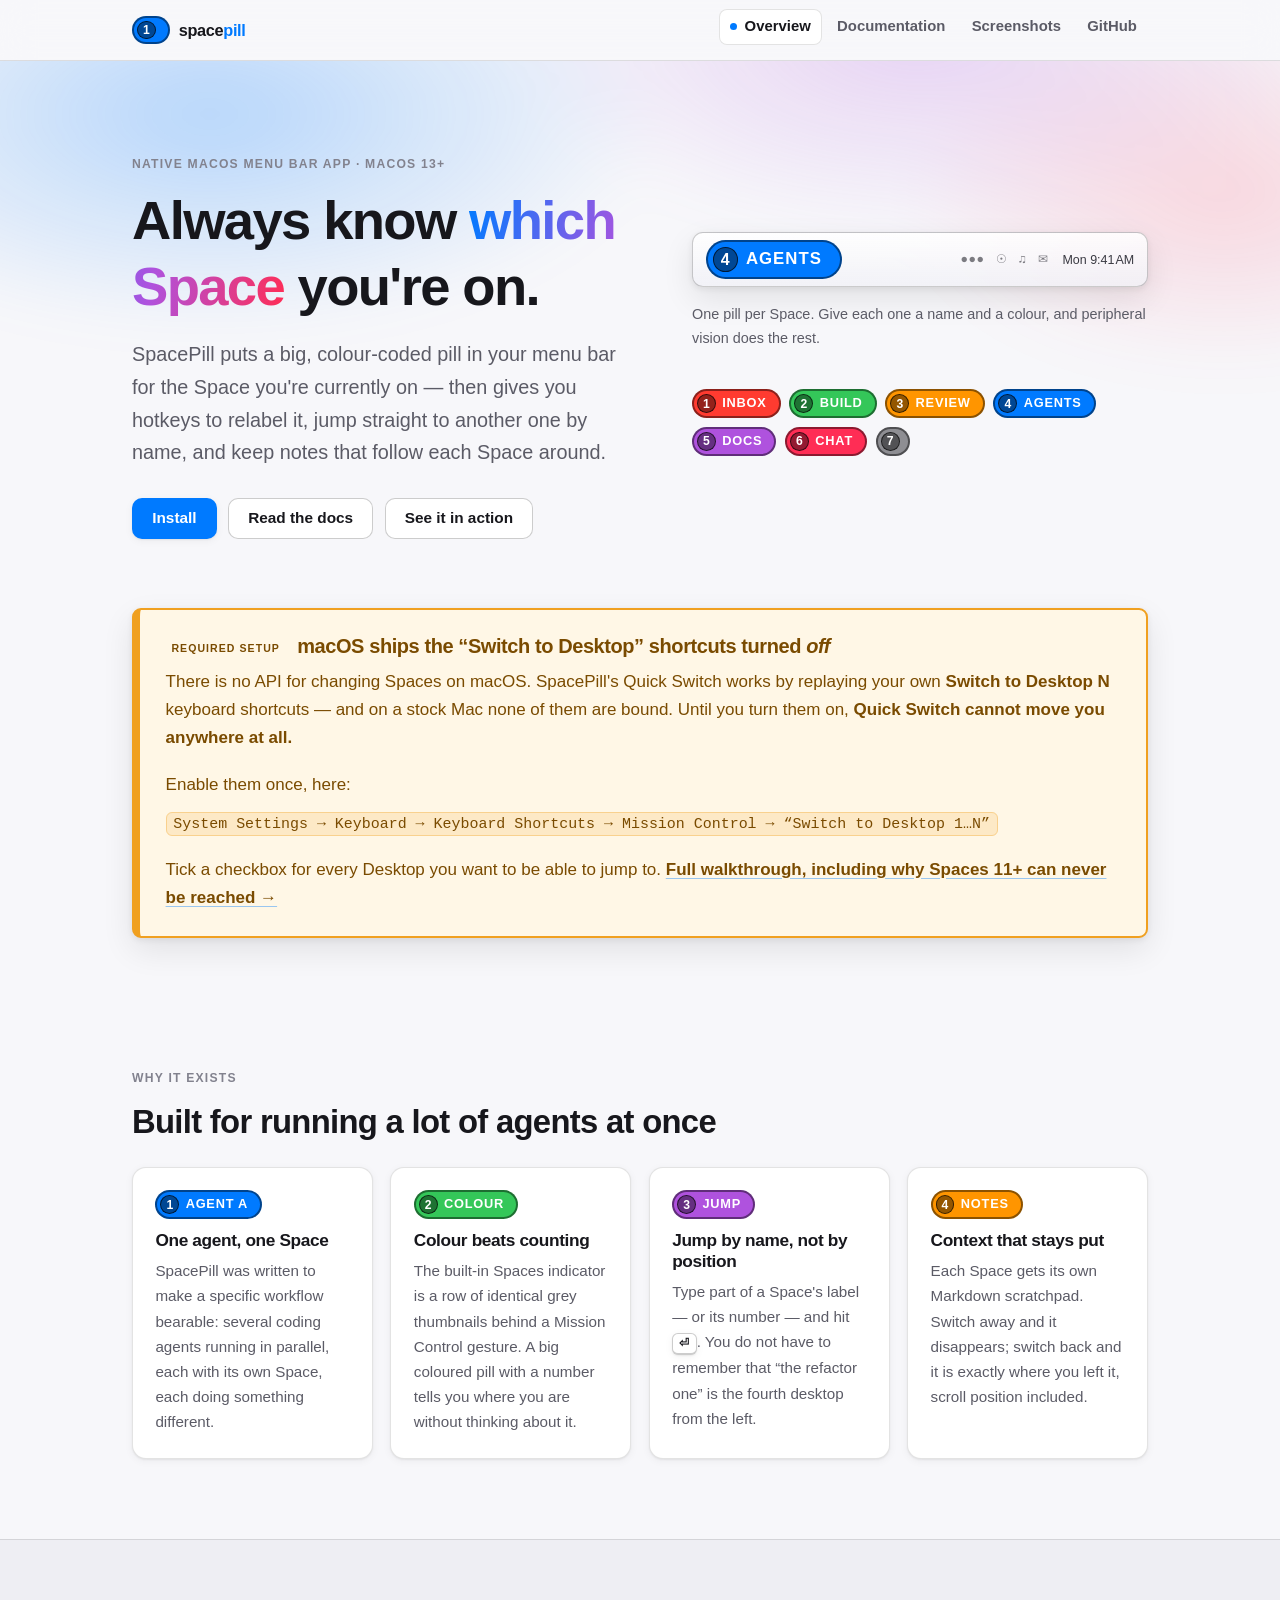
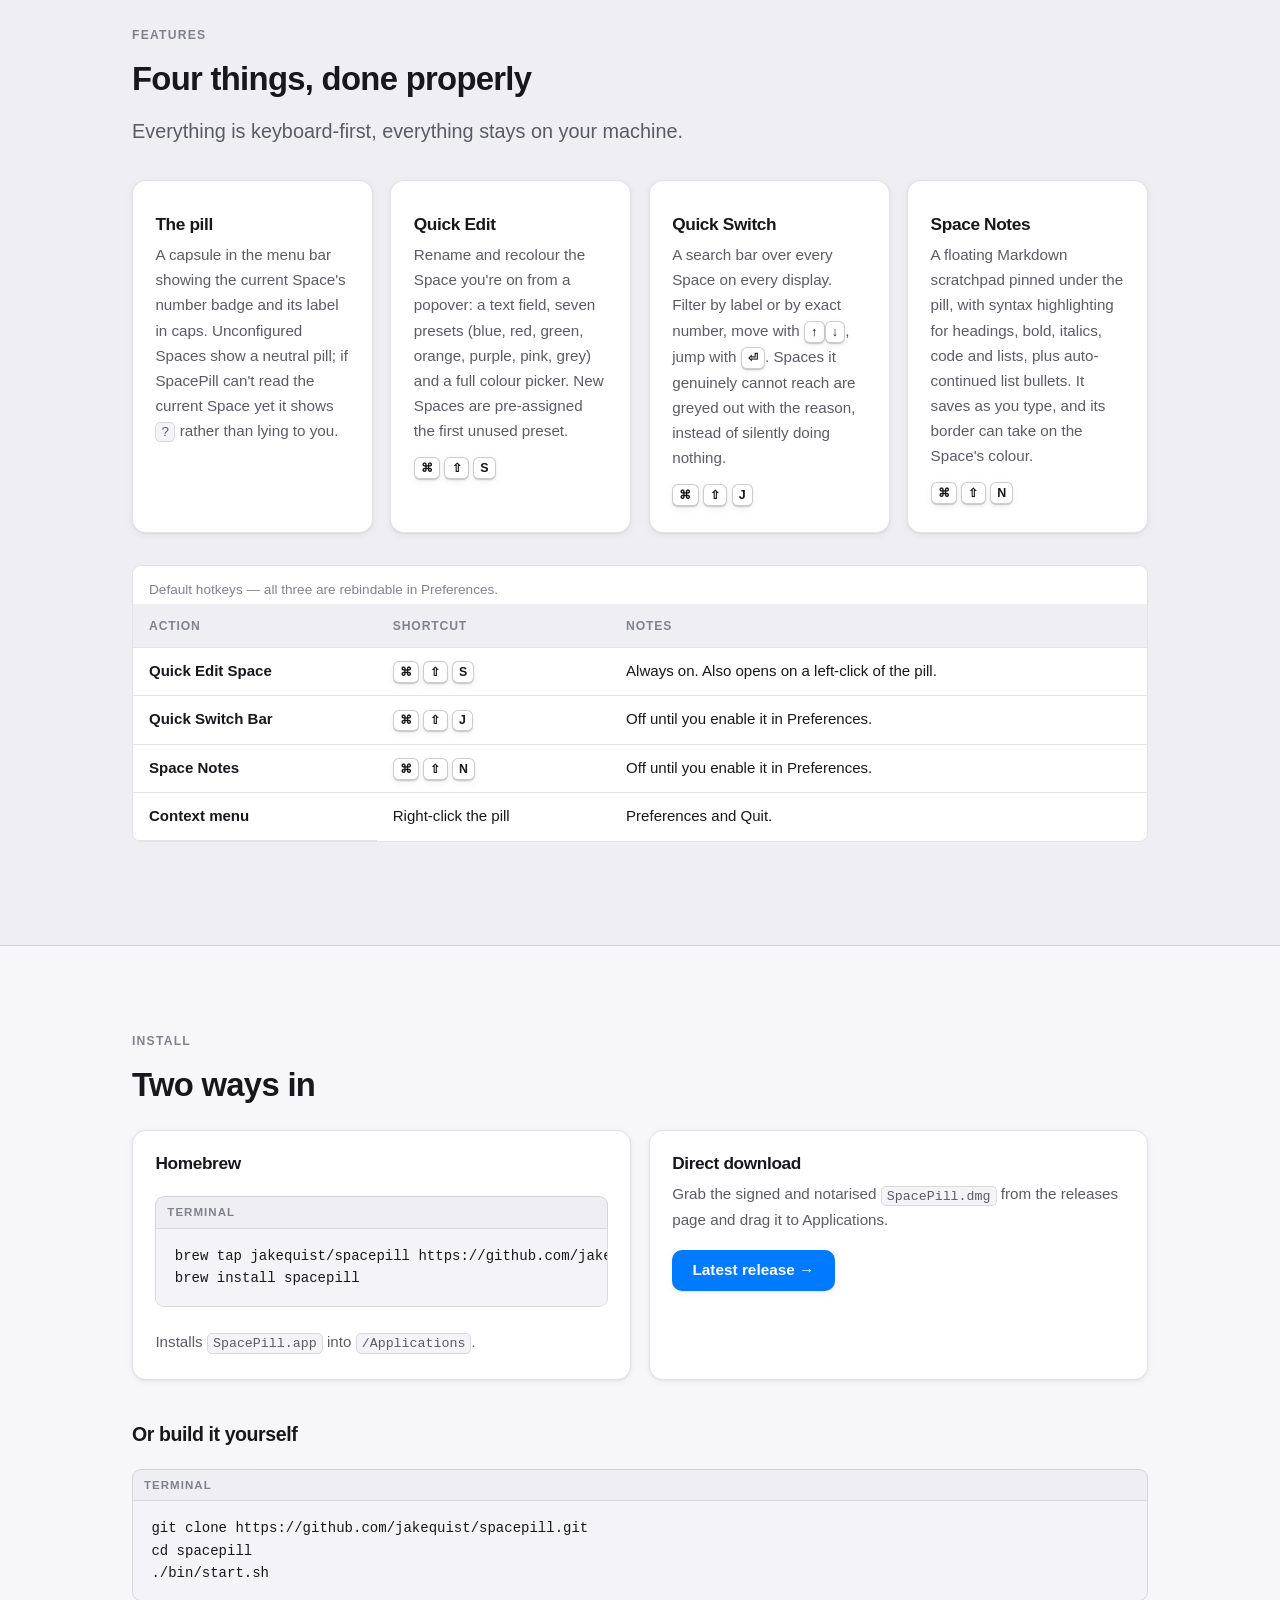
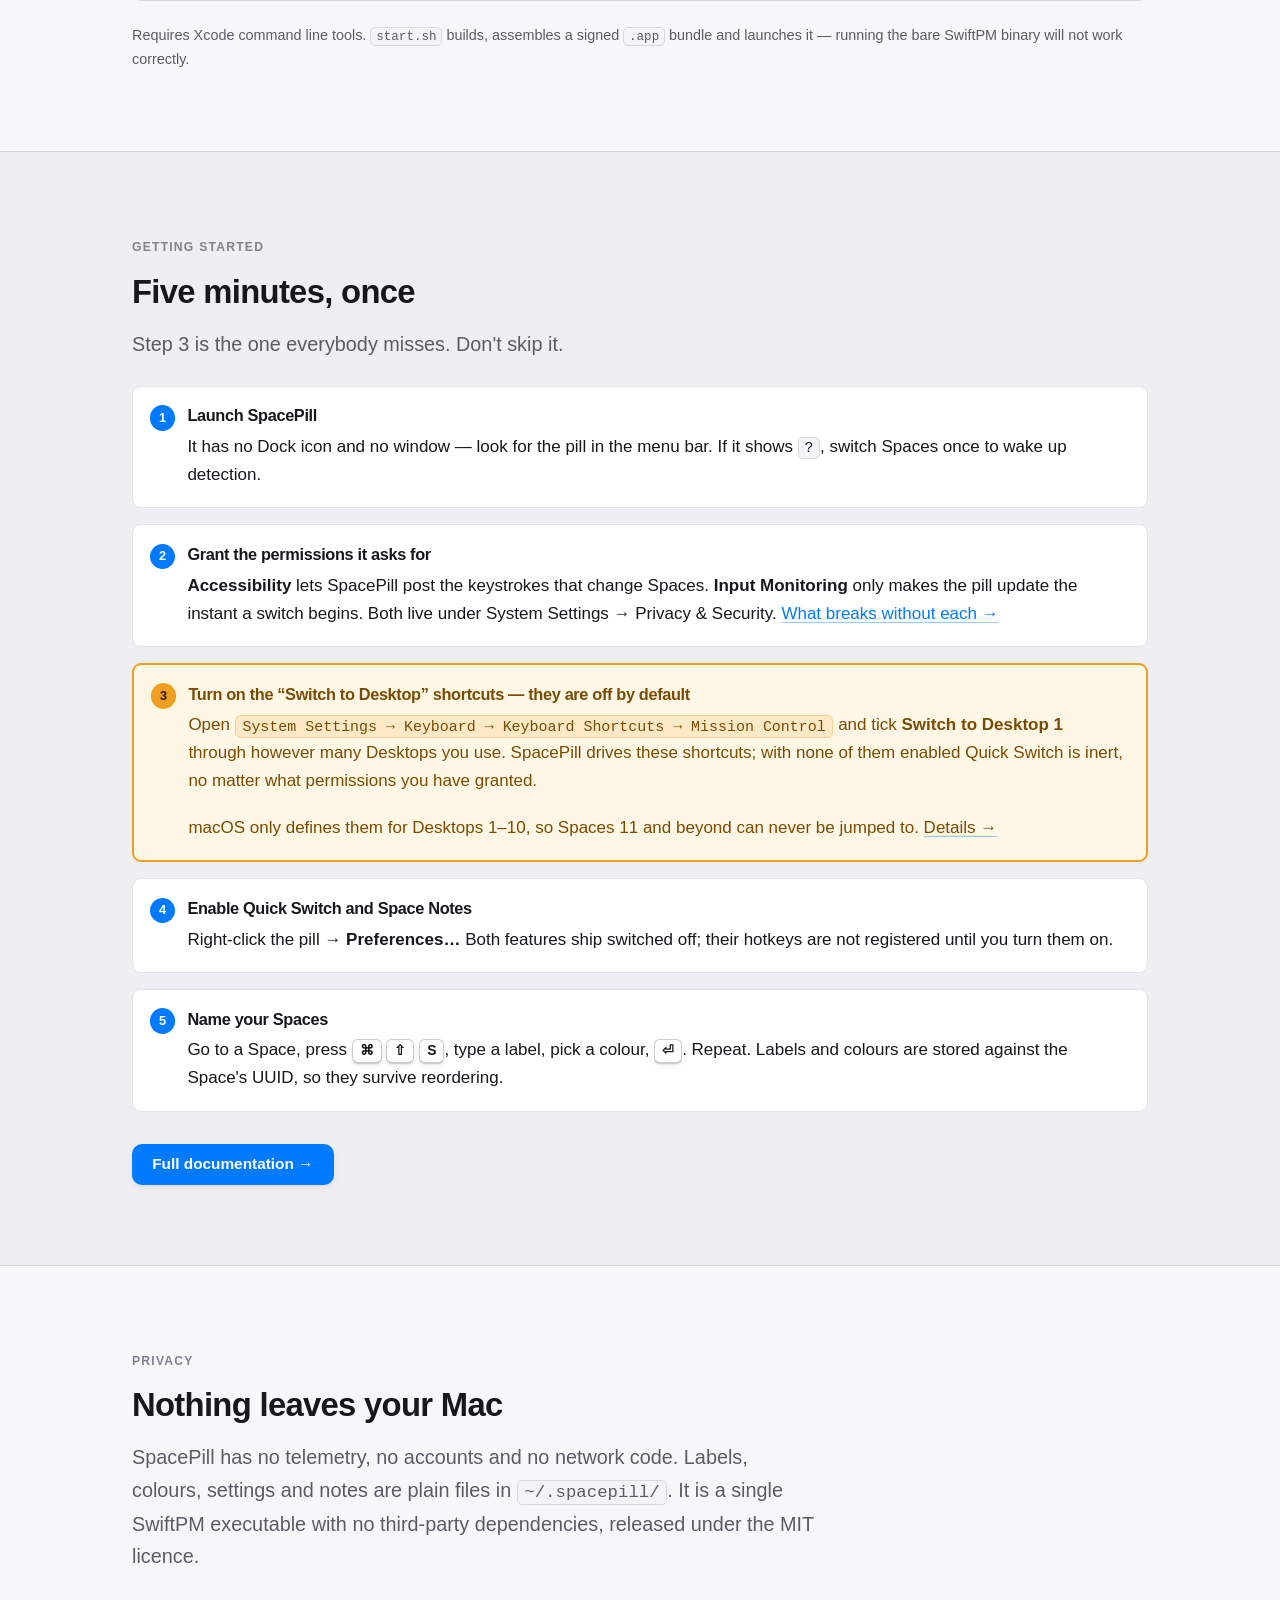
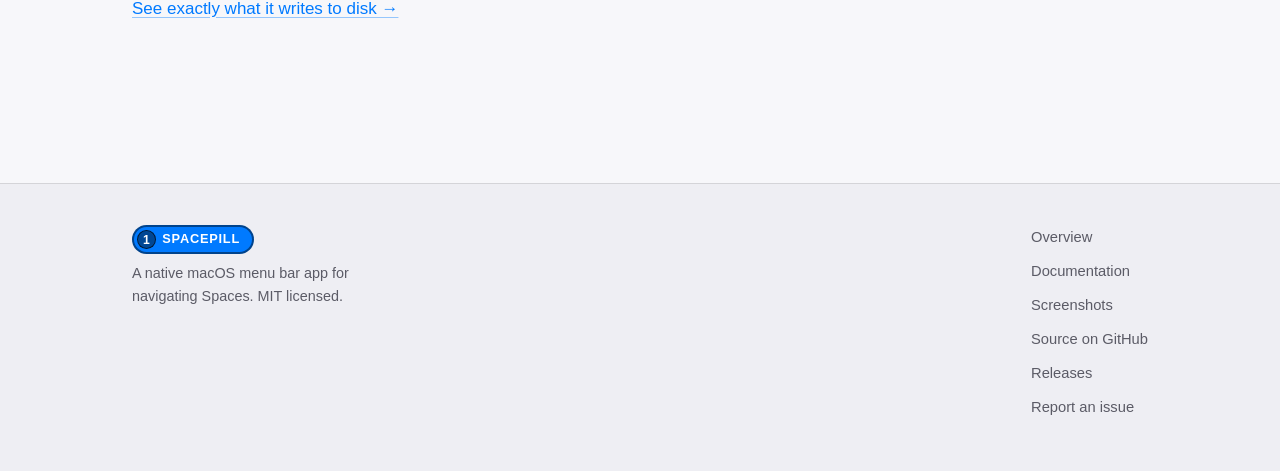
==== docs/index.html @ 975107d6 "Rewrite the README and add a documentation site Both now lead with the setup steps that decide wheth" ====
<!DOCTYPE html>
<html lang="en">
<head>
<meta charset="utf-8">
<meta name="viewport" content="width=device-width, initial-scale=1">
<title>SpacePill — see which macOS Space you're on</title>
<meta name="description" content="SpacePill is a native macOS menu bar app that shows your current Space as a colour-coded pill, and adds hotkeys to relabel, jump between, and take notes on Spaces.">
<meta name="color-scheme" content="light dark">
<link rel="icon" href="./assets/favicon.svg" type="image/svg+xml">
<link rel="stylesheet" href="./assets/spacepill.css">
</head>
<body>

<a class="skip-link" href="#main">Skip to content</a>

<header class="nav">
  <div class="wrap nav__inner">
    <a class="nav__brand" href="./index.html">
      <span class="pill" aria-hidden="true"><span class="pill__badge">1</span></span>
      <span>space<b class="nav__mark">pill</b></span>
    </a>
    <nav aria-label="Main">
      <ul class="nav__links">
        <li><a href="./index.html" aria-current="page">Overview</a></li>
        <li><a href="./docs.html">Documentation</a></li>
        <li><a href="./screenshots.html">Screenshots</a></li>
        <li><a href="https://github.com/jakequist/spacepill">GitHub</a></li>
      </ul>
    </nav>
  </div>
</header>

<main id="main">

  <!-- ============ HERO ============ -->
  <section class="hero">
    <div class="wrap hero__grid">
      <div>
        <p class="eyebrow">Native macOS menu bar app · macOS 13+</p>
        <h1>Always know <span class="grad">which Space</span> you're on.</h1>
        <p class="lede">
          SpacePill puts a big, colour-coded pill in your menu bar for the Space you're
          currently on — then gives you hotkeys to relabel it, jump straight to another
          one by name, and keep notes that follow each Space around.
        </p>
        <div class="hero__cta">
          <a class="btn btn--primary" href="#install">Install</a>
          <a class="btn btn--ghost" href="./docs.html">Read the docs</a>
          <a class="btn btn--ghost" href="./screenshots.html">See it in action</a>
        </div>
      </div>

      <div class="hero__stack">
        <div class="menubar" role="img" aria-label="A macOS menu bar with a blue SpacePill pill labelled AGENTS, badge number 4, at the left.">
          <span class="pill pill--lg" style="--pill-color: var(--sp-blue);">
            <span class="pill__badge">4</span> Agents
          </span>
          <span class="menubar__spacer"></span>
          <span class="menubar__glyphs" aria-hidden="true">
            <span>&#9679;&#9679;&#9679;</span><span>&#9737;</span><span>&#9835;</span><span>&#9993;</span>
          </span>
          <span class="menubar__clock">Mon 9:41&#8239;AM</span>
        </div>

        <p class="small muted" style="margin:0;">
          One pill per Space. Give each one a name and a colour, and peripheral
          vision does the rest.
        </p>

        <div class="pill-stack" aria-hidden="true">
          <span class="pill" style="--pill-color: var(--sp-red);"><span class="pill__badge">1</span> Inbox</span>
          <span class="pill" style="--pill-color: var(--sp-green);"><span class="pill__badge">2</span> Build</span>
          <span class="pill" style="--pill-color: var(--sp-orange);"><span class="pill__badge">3</span> Review</span>
          <span class="pill" style="--pill-color: var(--sp-blue);"><span class="pill__badge">4</span> Agents</span>
          <span class="pill" style="--pill-color: var(--sp-purple);"><span class="pill__badge">5</span> Docs</span>
          <span class="pill" style="--pill-color: var(--sp-pink);"><span class="pill__badge">6</span> Chat</span>
          <span class="pill pill--empty" style="--pill-color: var(--sp-gray);"><span class="pill__badge">7</span></span>
        </div>
      </div>
    </div>
  </section>

  <!-- ============ THE BIG SETUP WARNING ============ -->
  <section class="wrap" style="padding-bottom: clamp(.5rem,2vw,1rem);">
    <div class="callout callout--critical">
      <h2 class="callout__title" style="font-size:1.25rem;">
        <span class="tag">Required setup</span>
        macOS ships the &ldquo;Switch to Desktop&rdquo; shortcuts turned <em>off</em>
      </h2>
      <p>
        There is no API for changing Spaces on macOS. SpacePill's Quick Switch works by
        replaying your own <strong>Switch to Desktop&nbsp;N</strong> keyboard shortcuts —
        and on a stock Mac none of them are bound. Until you turn them on,
        <strong>Quick Switch cannot move you anywhere at all.</strong>
      </p>
      <p style="margin-bottom:.6em;">Enable them once, here:</p>
      <p>
        <span class="path">System&nbsp;Settings &rarr; Keyboard &rarr; Keyboard&nbsp;Shortcuts &rarr; Mission&nbsp;Control &rarr; &ldquo;Switch to Desktop&nbsp;1&hellip;N&rdquo;</span>
      </p>
      <p style="margin-bottom:0;">
        Tick a checkbox for every Desktop you want to be able to jump to.
        <a href="./docs.html#required-setup">Full walkthrough, including why Spaces&nbsp;11+ can never be reached &rarr;</a>
      </p>
    </div>
  </section>

  <!-- ============ WHY ============ -->
  <section class="section">
    <div class="wrap">
      <p class="eyebrow">Why it exists</p>
      <h2>Built for running a lot of agents at once</h2>
      <div class="cards" style="margin-top:1.6rem; grid-template-columns: repeat(auto-fit, minmax(230px, 1fr));">
        <div class="card">
          <span class="pill" style="--pill-color: var(--sp-blue);" aria-hidden="true"><span class="pill__badge">1</span> Agent A</span>
          <h3>One agent, one Space</h3>
          <p>
            SpacePill was written to make a specific workflow bearable: several coding
            agents running in parallel, each with its own Space, each doing something
            different.
          </p>
        </div>
        <div class="card">
          <span class="pill" style="--pill-color: var(--sp-green);" aria-hidden="true"><span class="pill__badge">2</span> Colour</span>
          <h3>Colour beats counting</h3>
          <p>
            The built-in Spaces indicator is a row of identical grey thumbnails behind a
            Mission Control gesture. A big coloured pill with a number tells you where you
            are without thinking about it.
          </p>
        </div>
        <div class="card">
          <span class="pill" style="--pill-color: var(--sp-purple);" aria-hidden="true"><span class="pill__badge">3</span> Jump</span>
          <h3>Jump by name, not by position</h3>
          <p>
            Type part of a Space's label &mdash; or its number &mdash; and hit
            <kbd>&#9166;</kbd>. You do not have to remember that &ldquo;the refactor
            one&rdquo; is the fourth desktop from the left.
          </p>
        </div>
        <div class="card">
          <span class="pill" style="--pill-color: var(--sp-orange);" aria-hidden="true"><span class="pill__badge">4</span> Notes</span>
          <h3>Context that stays put</h3>
          <p>
            Each Space gets its own Markdown scratchpad. Switch away and it disappears;
            switch back and it is exactly where you left it, scroll position included.
          </p>
        </div>
      </div>
    </div>
  </section>

  <!-- ============ FEATURES ============ -->
  <section class="section section--tint">
    <div class="wrap">
      <p class="eyebrow">Features</p>
      <h2>Four things, done properly</h2>
      <p class="lede">Everything is keyboard-first, everything stays on your machine.</p>

      <div class="cards" style="margin-top:2rem; grid-template-columns: repeat(auto-fit, minmax(230px, 1fr));">
        <div class="card">
          <h3>The pill</h3>
          <p>
            A capsule in the menu bar showing the current Space's number badge and its
            label in caps. Unconfigured Spaces show a neutral pill; if SpacePill can't
            read the current Space yet it shows <code>?</code> rather than lying to you.
          </p>
        </div>
        <div class="card">
          <h3>Quick Edit</h3>
          <p>
            Rename and recolour the Space you're on from a popover: a text field, seven
            presets (blue, red, green, orange, purple, pink, grey) and a full colour
            picker. New Spaces are pre-assigned the first unused preset.
          </p>
          <p class="card__key"><kbd>&#8984;</kbd> <kbd>&#8679;</kbd> <kbd>S</kbd></p>
        </div>
        <div class="card">
          <h3>Quick Switch</h3>
          <p>
            A search bar over every Space on every display. Filter by label or by exact
            number, move with <kbd>&#8593;</kbd><kbd>&#8595;</kbd>, jump with
            <kbd>&#9166;</kbd>. Spaces it genuinely cannot reach are greyed out with the
            reason, instead of silently doing nothing.
          </p>
          <p class="card__key"><kbd>&#8984;</kbd> <kbd>&#8679;</kbd> <kbd>J</kbd></p>
        </div>
        <div class="card">
          <h3>Space Notes</h3>
          <p>
            A floating Markdown scratchpad pinned under the pill, with syntax highlighting
            for headings, bold, italics, code and lists, plus auto-continued list bullets.
            It saves as you type, and its border can take on the Space's colour.
          </p>
          <p class="card__key"><kbd>&#8984;</kbd> <kbd>&#8679;</kbd> <kbd>N</kbd></p>
        </div>
      </div>

      <div class="table-wrap" style="margin-top:2rem;">
        <table>
          <caption>Default hotkeys — all three are rebindable in Preferences.</caption>
          <thead>
            <tr><th scope="col">Action</th><th scope="col">Shortcut</th><th scope="col">Notes</th></tr>
          </thead>
          <tbody>
            <tr>
              <th scope="row">Quick Edit Space</th>
              <td><kbd>&#8984;</kbd> <kbd>&#8679;</kbd> <kbd>S</kbd></td>
              <td>Always on. Also opens on a left-click of the pill.</td>
            </tr>
            <tr>
              <th scope="row">Quick Switch Bar</th>
              <td><kbd>&#8984;</kbd> <kbd>&#8679;</kbd> <kbd>J</kbd></td>
              <td>Off until you enable it in Preferences.</td>
            </tr>
            <tr>
              <th scope="row">Space Notes</th>
              <td><kbd>&#8984;</kbd> <kbd>&#8679;</kbd> <kbd>N</kbd></td>
              <td>Off until you enable it in Preferences.</td>
            </tr>
            <tr>
              <th scope="row">Context menu</th>
              <td>Right-click the pill</td>
              <td>Preferences and Quit.</td>
            </tr>
          </tbody>
        </table>
      </div>
    </div>
  </section>

  <!-- ============ INSTALL ============ -->
  <section class="section" id="install">
    <div class="wrap">
      <p class="eyebrow">Install</p>
      <h2>Two ways in</h2>

      <div class="cards" style="grid-template-columns: repeat(auto-fit, minmax(320px, 1fr)); margin-top:1.6rem;">
        <div class="card">
          <h3 style="margin-top:0;">Homebrew</h3>
          <div class="codeblock">
            <div class="codeblock__label">Terminal</div>
<pre><code>brew tap jakequist/spacepill https://github.com/jakequist/spacepill
brew install spacepill</code></pre>
          </div>
          <p>Installs <code>SpacePill.app</code> into <code>/Applications</code>.</p>
        </div>

        <div class="card">
          <h3 style="margin-top:0;">Direct download</h3>
          <p>
            Grab the signed and notarised <code>SpacePill.dmg</code> from the releases
            page and drag it to Applications.
          </p>
          <p style="margin-top:1.1rem;">
            <a class="btn btn--primary" href="https://github.com/jakequist/spacepill/releases">Latest release &rarr;</a>
          </p>
        </div>
      </div>

      <h3>Or build it yourself</h3>
      <div class="codeblock">
        <div class="codeblock__label">Terminal</div>
<pre><code>git clone https://github.com/jakequist/spacepill.git
cd spacepill
./bin/start.sh</code></pre>
      </div>
      <p class="small muted">
        Requires Xcode command line tools. <code>start.sh</code> builds, assembles a
        signed <code>.app</code> bundle and launches it — running the bare SwiftPM
        binary will not work correctly.
      </p>
    </div>
  </section>

  <!-- ============ GETTING STARTED ============ -->
  <section class="section section--tint">
    <div class="wrap">
      <p class="eyebrow">Getting started</p>
      <h2>Five minutes, once</h2>
      <p class="lede">Step&nbsp;3 is the one everybody misses. Don't skip it.</p>

      <ol class="steps">
        <li>
          <h3>Launch SpacePill</h3>
          <p>
            It has no Dock icon and no window — look for the pill in the menu bar. If it
            shows <code>?</code>, switch Spaces once to wake up detection.
          </p>
        </li>
        <li>
          <h3>Grant the permissions it asks for</h3>
          <p>
            <strong>Accessibility</strong> lets SpacePill post the keystrokes that change
            Spaces. <strong>Input Monitoring</strong> only makes the pill update the
            instant a switch begins. Both live under System&nbsp;Settings &rarr;
            Privacy&nbsp;&amp;&nbsp;Security.
            <a href="./docs.html#permissions">What breaks without each &rarr;</a>
          </p>
        </li>
        <li class="step--alert">
          <h3>Turn on the &ldquo;Switch to Desktop&rdquo; shortcuts &mdash; they are off by default</h3>
          <p>
            Open <span class="path">System&nbsp;Settings &rarr; Keyboard &rarr; Keyboard&nbsp;Shortcuts &rarr; Mission&nbsp;Control</span>
            and tick <strong>Switch to Desktop&nbsp;1</strong> through however many
            Desktops you use. SpacePill drives these shortcuts; with none of them enabled
            Quick Switch is inert, no matter what permissions you have granted.
          </p>
          <p style="margin-bottom:0;">
            macOS only defines them for Desktops&nbsp;1&ndash;10, so Spaces&nbsp;11 and
            beyond can never be jumped to.
            <a href="./docs.html#required-setup">Details &rarr;</a>
          </p>
        </li>
        <li>
          <h3>Enable Quick Switch and Space Notes</h3>
          <p>
            Right-click the pill &rarr; <strong>Preferences&hellip;</strong> Both features
            ship switched off; their hotkeys are not registered until you turn them on.
          </p>
        </li>
        <li>
          <h3>Name your Spaces</h3>
          <p>
            Go to a Space, press <kbd>&#8984;</kbd> <kbd>&#8679;</kbd> <kbd>S</kbd>, type
            a label, pick a colour, <kbd>&#9166;</kbd>. Repeat. Labels and colours are
            stored against the Space's UUID, so they survive reordering.
          </p>
        </li>
      </ol>

      <p style="margin-top:2rem;">
        <a class="btn btn--primary" href="./docs.html">Full documentation &rarr;</a>
      </p>
    </div>
  </section>

  <!-- ============ PRIVACY ============ -->
  <section class="section">
    <div class="wrap">
      <p class="eyebrow">Privacy</p>
      <h2>Nothing leaves your Mac</h2>
      <p class="lede">
        SpacePill has no telemetry, no accounts and no network code. Labels, colours,
        settings and notes are plain files in <code>~/.spacepill/</code>. It is a single
        SwiftPM executable with no third-party dependencies, released under the MIT
        licence.
      </p>
      <p>
        <a href="./docs.html#settings-file">See exactly what it writes to disk &rarr;</a>
      </p>
    </div>
  </section>

</main>

<footer class="footer">
  <div class="wrap footer__inner">
    <div class="footer__brand">
      <p style="margin-bottom:.5em;">
        <span class="pill" aria-hidden="true"><span class="pill__badge">1</span> SpacePill</span>
      </p>
      <p class="small">
        A native macOS menu bar app for navigating Spaces. MIT licensed.
      </p>
    </div>
    <nav aria-label="Footer">
      <ul class="stack-sm">
        <li><a href="./index.html">Overview</a></li>
        <li><a href="./docs.html">Documentation</a></li>
        <li><a href="./screenshots.html">Screenshots</a></li>
        <li><a href="https://github.com/jakequist/spacepill">Source on GitHub</a></li>
        <li><a href="https://github.com/jakequist/spacepill/releases">Releases</a></li>
        <li><a href="https://github.com/jakequist/spacepill/issues">Report an issue</a></li>
      </ul>
    </nav>
  </div>
</footer>

</body>
</html>
---- docs/assets/spacepill.css ----
/* ============================================================
   SpacePill — site styles
   Self-contained: no external fonts, no CDN, no JS.
   ============================================================ */

/* ---------- Design tokens ---------- */

:root {
    color-scheme: light dark;

    /* Space colours — these are the exact presets SpacePill offers. */
    --sp-blue:   #007AFF;
    --sp-red:    #FF3B30;
    --sp-green:  #34C759;
    --sp-orange: #FF9500;
    --sp-purple: #AF52DE;
    --sp-pink:   #FF2D55;
    --sp-gray:   #8E8E93;

    --accent: var(--sp-blue);
    --accent-2: var(--sp-purple);

    --bg:          #f7f7fa;
    --bg-elev:     #ffffff;
    --bg-sunken:   #eeeef3;
    --bg-code:     #f4f4f8;
    --text:        #17171c;
    --text-muted:  #5b5b66;
    --text-faint:  #82828e;
    --border:      rgba(0, 0, 0, 0.11);
    --border-firm: rgba(0, 0, 0, 0.20);
    --shadow-sm:   0 1px 2px rgba(0,0,0,.06), 0 2px 8px rgba(0,0,0,.05);
    --shadow-md:   0 2px 6px rgba(0,0,0,.07), 0 12px 32px rgba(0,0,0,.09);

    --warn-bg:     #fff7e6;
    --warn-border: #f0a020;
    --warn-text:   #7a4b00;

    --note-bg:     #eef5ff;
    --note-border: #6ba4f5;
    --note-text:   #123c78;

    --radius: 14px;
    --radius-sm: 9px;
    --maxw: 1080px;

    --font: -apple-system, BlinkMacSystemFont, "SF Pro Text", "Segoe UI",
            Roboto, "Helvetica Neue", Arial, sans-serif;
    --mono: ui-monospace, SFMono-Regular, "SF Mono", Menlo, Monaco,
            "Cascadia Mono", "Roboto Mono", Consolas, monospace;
}

@media (prefers-color-scheme: dark) {
    :root {
        --bg:          #0c0c11;
        --bg-elev:     #16161d;
        --bg-sunken:   #101017;
        --bg-code:     #101018;
        --text:        #f1f1f6;
        --text-muted:  #a6a6b2;
        --text-faint:  #7c7c8a;
        --border:      rgba(255, 255, 255, 0.11);
        --border-firm: rgba(255, 255, 255, 0.22);
        --shadow-sm:   0 1px 2px rgba(0,0,0,.5);
        --shadow-md:   0 2px 8px rgba(0,0,0,.5), 0 18px 44px rgba(0,0,0,.55);

        --warn-bg:     #2a1e08;
        --warn-border: #d08a12;
        --warn-text:   #ffd48a;

        --note-bg:     #0f1c30;
        --note-border: #3f7ad0;
        --note-text:   #bcd7ff;

        --accent: #4a9bff;
    }
}

/* ---------- Base ---------- */

*, *::before, *::after { box-sizing: border-box; }

html {
    -webkit-text-size-adjust: 100%;
    scroll-behavior: smooth;
    scroll-padding-top: 5.5rem;
}

@media (prefers-reduced-motion: reduce) {
    html { scroll-behavior: auto; }
    *, *::before, *::after { animation-duration: .001ms !important; transition-duration: .001ms !important; }
}

body {
    margin: 0;
    background: var(--bg);
    color: var(--text);
    font-family: var(--font);
    font-size: 17px;
    line-height: 1.65;
    -webkit-font-smoothing: antialiased;
    overflow-x: hidden;
}

h1, h2, h3, h4 {
    line-height: 1.2;
    letter-spacing: -0.021em;
    margin: 0 0 .5em;
    font-weight: 700;
}

h1 { font-size: clamp(2.1rem, 6vw, 3.4rem); letter-spacing: -0.03em; }
h2 { font-size: clamp(1.5rem, 3.6vw, 2.05rem); margin-top: 0; }
h3 { font-size: 1.22rem; margin-top: 2.2em; }
h4 { font-size: 1.02rem; margin-top: 1.8em; color: var(--text); }

p { margin: 0 0 1.1em; }
p:last-child { margin-bottom: 0; }

a {
    color: var(--accent);
    text-decoration-color: color-mix(in srgb, var(--accent) 40%, transparent);
    text-underline-offset: 0.18em;
}
a:hover { text-decoration-color: currentColor; }

:focus-visible {
    outline: 2.5px solid var(--accent);
    outline-offset: 3px;
    border-radius: 4px;
}

hr {
    border: 0;
    border-top: 1px solid var(--border);
    margin: 3rem 0;
}

strong { font-weight: 650; }

ul, ol { margin: 0 0 1.1em; padding-left: 1.35em; }
li { margin-bottom: .4em; }
li > ul, li > ol { margin-top: .4em; margin-bottom: .4em; }

kbd {
    font-family: var(--font);
    font-size: .82em;
    font-weight: 600;
    line-height: 1;
    display: inline-block;
    padding: .3em .5em;
    border-radius: 6px;
    background: var(--bg-elev);
    border: 1px solid var(--border-firm);
    border-bottom-width: 2px;
    box-shadow: var(--shadow-sm);
    white-space: nowrap;
    color: var(--text);
}

/* ---------- Skip link ---------- */

.skip-link {
    position: absolute;
    left: -9999px;
    top: 0;
    z-index: 100;
    background: var(--accent);
    color: #fff;
    padding: .7em 1.2em;
    border-radius: 0 0 10px 0;
    font-weight: 600;
    text-decoration: none;
}
.skip-link:focus { left: 0; }

/* ---------- Layout ---------- */

.wrap {
    width: 100%;
    max-width: var(--maxw);
    margin-inline: auto;
    padding-inline: clamp(1rem, 4vw, 2rem);
}

.section { padding-block: clamp(3rem, 7vw, 5rem); }
.section--tint { background: var(--bg-sunken); border-block: 1px solid var(--border); }

.lede {
    font-size: clamp(1.05rem, 2.2vw, 1.24rem);
    color: var(--text-muted);
    max-width: 62ch;
}

.eyebrow {
    display: inline-flex;
    align-items: center;
    gap: .55em;
    font-size: .76rem;
    font-weight: 700;
    letter-spacing: .1em;
    text-transform: uppercase;
    color: var(--text-faint);
    margin-bottom: .9rem;
}

/* ---------- Nav ---------- */

.nav {
    position: sticky;
    top: 0;
    z-index: 50;
    background: color-mix(in srgb, var(--bg) 88%, transparent);
    backdrop-filter: saturate(180%) blur(16px);
    -webkit-backdrop-filter: saturate(180%) blur(16px);
    border-bottom: 1px solid var(--border);
}

.nav__inner {
    display: flex;
    align-items: center;
    gap: 1rem;
    min-height: 60px;
    flex-wrap: wrap;
    padding-block: .5rem;
}

.nav__brand {
    display: inline-flex;
    align-items: center;
    gap: .55rem;
    font-weight: 700;
    font-size: 1.02rem;
    letter-spacing: -.02em;
    text-decoration: none;
    color: var(--text);
    margin-right: auto;
}
.nav__brand:hover { color: var(--text); }
.nav__brand b { font-weight: 800; }
.nav__brand .nav__mark { color: var(--accent); }

.nav__links {
    display: flex;
    align-items: center;
    gap: .25rem;
    flex-wrap: wrap;
    list-style: none;
    margin: 0;
    padding: 0;
}

.nav__links a {
    display: block;
    padding: .38em .75em;
    border-radius: 8px;
    font-size: .93rem;
    font-weight: 550;
    text-decoration: none;
    color: var(--text-muted);
}
.nav__links a:hover { background: var(--bg-elev); color: var(--text); }
.nav__links a[aria-current="page"] {
    color: var(--text);
    background: var(--bg-elev);
    box-shadow: inset 0 0 0 1px var(--border);
}
.nav__links a[aria-current="page"]::before {
    content: "";
    display: inline-block;
    width: .5em; height: .5em;
    border-radius: 50%;
    background: var(--accent);
    margin-right: .5em;
    vertical-align: .08em;
}

/* ---------- The pill (the app's signature, in pure CSS) ---------- */

.pill {
    display: inline-flex;
    align-items: center;
    gap: .5em;
    padding: 3px 12px 3px 3px;
    border-radius: 999px;
    background: var(--pill-color, var(--sp-blue));
    border: 2px solid rgba(0, 0, 0, .45);
    color: #fff;
    font-size: .8rem;
    font-weight: 800;
    letter-spacing: .06em;
    text-transform: uppercase;
    line-height: 1;
    white-space: nowrap;
    vertical-align: middle;
}

.pill__badge {
    display: inline-grid;
    place-items: center;
    width: 1.55em;
    height: 1.55em;
    border-radius: 50%;
    background: rgba(0, 0, 0, .42);
    border: 1px solid rgba(0, 0, 0, .65);
    font-size: .95em;
    font-weight: 800;
    letter-spacing: 0;
}

.pill--empty { padding-right: 8px; }
.pill--muted {
    --pill-color: color-mix(in srgb, var(--sp-gray) 35%, transparent);
    color: var(--text-muted);
    border-color: var(--border-firm);
}
.pill--muted .pill__badge { background: var(--sp-gray); color: #fff; }

.pill--lg { font-size: 1.05rem; padding: 5px 18px 5px 5px; }
.pill--xl { font-size: 1.5rem; padding: 7px 26px 7px 7px; border-width: 3px; }

/* small inline marker used to number sections */
.marker {
    display: inline-grid;
    place-items: center;
    width: 1.65em;
    height: 1.65em;
    border-radius: 50%;
    background: var(--accent);
    color: #fff;
    font-size: .78em;
    font-weight: 800;
    flex: none;
}

/* ---------- Menu bar mock (hero visual) ---------- */

.menubar {
    display: flex;
    align-items: center;
    gap: .9rem;
    padding: .45rem .8rem;
    border-radius: 11px;
    background: linear-gradient(180deg, rgba(255,255,255,.85), rgba(240,240,246,.75));
    border: 1px solid var(--border-firm);
    box-shadow: var(--shadow-md);
    font-size: .78rem;
    color: #3a3a42;
    overflow: hidden;
}
@media (prefers-color-scheme: dark) {
    .menubar {
        background: linear-gradient(180deg, rgba(46,46,56,.95), rgba(28,28,36,.9));
        color: #c9c9d4;
    }
}
.menubar__spacer { flex: 1 1 auto; min-width: .5rem; }
.menubar__glyphs {
    display: flex;
    gap: .7rem;
    align-items: center;
    font-family: var(--mono);
    letter-spacing: .04em;
    opacity: .65;
    white-space: nowrap;
}
.menubar__clock { font-variant-numeric: tabular-nums; white-space: nowrap; }
@media (max-width: 560px) {
    .menubar__glyphs { display: none; }
}

/* ---------- Hero ---------- */

.hero {
    position: relative;
    padding-block: clamp(3rem, 8vw, 5.5rem) clamp(1.5rem, 4vw, 2.5rem);
    overflow: hidden;
}

.hero::before {
    content: "";
    position: absolute;
    inset: -35% -10% auto;
    height: 520px;
    background:
        radial-gradient(42% 60% at 22% 45%, color-mix(in srgb, var(--sp-blue) 26%, transparent), transparent 70%),
        radial-gradient(38% 55% at 68% 30%, color-mix(in srgb, var(--sp-purple) 22%, transparent), transparent 70%),
        radial-gradient(30% 50% at 88% 60%, color-mix(in srgb, var(--sp-pink) 16%, transparent), transparent 70%);
    filter: blur(24px);
    pointer-events: none;
    z-index: 0;
}

.hero > * { position: relative; z-index: 1; }

.hero__grid {
    display: grid;
    gap: clamp(2rem, 5vw, 3.5rem);
    grid-template-columns: 1fr;
    align-items: center;
}
@media (min-width: 900px) {
    .hero__grid { grid-template-columns: 1.05fr .95fr; }
}

.hero h1 { margin-bottom: .35em; }
.hero h1 .grad {
    background: linear-gradient(100deg, var(--sp-blue), var(--sp-purple) 55%, var(--sp-pink));
    -webkit-background-clip: text;
    background-clip: text;
    color: transparent;
}

.hero__cta {
    display: flex;
    flex-wrap: wrap;
    gap: .7rem;
    margin-top: 1.8rem;
}

.hero__stack {
    display: flex;
    flex-direction: column;
    gap: 1rem;
}

.pill-stack {
    display: flex;
    flex-wrap: wrap;
    gap: .55rem;
    margin-top: 1.4rem;
}

/* ---------- Buttons ---------- */

.btn {
    display: inline-flex;
    align-items: center;
    gap: .5em;
    padding: .68em 1.25em;
    border-radius: 10px;
    font-size: .96rem;
    font-weight: 600;
    text-decoration: none;
    border: 1px solid transparent;
    line-height: 1.2;
    transition: transform .12s ease, background .12s ease, border-color .12s ease;
}
.btn:hover { transform: translateY(-1px); }
.btn:active { transform: translateY(0); }

.btn--primary {
    background: var(--accent);
    color: #fff;
    box-shadow: var(--shadow-sm);
}
.btn--primary:hover { background: color-mix(in srgb, var(--accent) 86%, #000); color: #fff; }

.btn--ghost {
    background: var(--bg-elev);
    color: var(--text);
    border-color: var(--border-firm);
}
.btn--ghost:hover { border-color: var(--accent); color: var(--text); }

/* ---------- Cards ---------- */

.cards {
    display: grid;
    gap: 1.1rem;
    grid-template-columns: repeat(auto-fit, minmax(255px, 1fr));
}

.card {
    background: var(--bg-elev);
    border: 1px solid var(--border);
    border-radius: var(--radius);
    padding: 1.4rem 1.4rem 1.5rem;
    box-shadow: var(--shadow-sm);
}
.card h3 { margin: .7rem 0 .45rem; font-size: 1.08rem; }
.card p { color: var(--text-muted); font-size: .95rem; margin-bottom: 0; }
.card p + p { margin-top: .7em; }

.card__key {
    display: inline-block;
    margin-top: .9rem;
}

/* ---------- Callouts ---------- */

.callout {
    border: 1px solid var(--border);
    border-left: 5px solid var(--text-faint);
    background: var(--bg-elev);
    border-radius: var(--radius-sm);
    padding: 1.15rem 1.3rem;
    margin: 1.8rem 0;
}
.callout > :first-child { margin-top: 0; }
.callout > :last-child { margin-bottom: 0; }
/*
 * Kept in normal inline flow rather than flex: a flex container would turn the
 * tag, the text and any inline <em> into separate flex items, which falls apart
 * as soon as the title wraps at narrow widths.
 */
.callout__title {
    font-weight: 700;
    font-size: 1.02rem;
    margin: 0 0 .5em;
}
.callout__title .tag {
    display: inline-block;
    margin-right: .6em;
    font-size: .66rem;
    font-weight: 800;
    letter-spacing: .1em;
    text-transform: uppercase;
    padding: .25em .55em;
    border-radius: 5px;
    vertical-align: .12em;
    white-space: nowrap;
}

.callout--warn {
    background: var(--warn-bg);
    border-color: color-mix(in srgb, var(--warn-border) 45%, transparent);
    border-left-color: var(--warn-border);
    color: var(--warn-text);
}
.callout--warn .callout__title .tag { background: var(--warn-border); color: #2a1a00; }
.callout--warn a { color: inherit; }
.callout--warn code { background: color-mix(in srgb, var(--warn-border) 18%, transparent); color: inherit; }

.callout--note {
    background: var(--note-bg);
    border-color: color-mix(in srgb, var(--note-border) 45%, transparent);
    border-left-color: var(--note-border);
    color: var(--note-text);
}
.callout--note .callout__title .tag { background: var(--note-border); color: #06152b; }
.callout--note a { color: inherit; }
.callout--note code { background: color-mix(in srgb, var(--note-border) 18%, transparent); color: inherit; }

/* The big one: setup requirement. Deliberately loud. */
.callout--critical {
    border: 2px solid var(--warn-border);
    border-left-width: 8px;
    background: var(--warn-bg);
    color: var(--warn-text);
    padding: 1.5rem 1.6rem;
    box-shadow: var(--shadow-md);
}
.callout--critical h2,
.callout--critical h3 { color: inherit; margin-top: 0; }
.callout--critical a { color: inherit; font-weight: 600; }
.callout--critical code {
    background: color-mix(in srgb, var(--warn-border) 20%, transparent);
    color: inherit;
    border-color: color-mix(in srgb, var(--warn-border) 40%, transparent);
}
.callout--critical ol, .callout--critical ul { margin-bottom: 0; }

.path {
    font-family: var(--mono);
    font-size: .88em;
    background: color-mix(in srgb, var(--warn-border) 16%, transparent);
    border: 1px solid color-mix(in srgb, var(--warn-border) 34%, transparent);
    border-radius: 6px;
    padding: .18em .45em;
    white-space: normal;
}

/* ---------- Code ---------- */

code {
    font-family: var(--mono);
    font-size: .875em;
    background: var(--bg-code);
    border: 1px solid var(--border);
    border-radius: 5px;
    padding: .12em .38em;
    word-break: break-word;
}

pre {
    margin: 1.2rem 0;
    padding: 1rem 1.15rem;
    background: var(--bg-code);
    border: 1px solid var(--border);
    border-radius: var(--radius-sm);
    overflow-x: auto;
    -webkit-overflow-scrolling: touch;
    font-size: .875rem;
    line-height: 1.6;
    tab-size: 2;
}
pre code {
    background: none;
    border: 0;
    padding: 0;
    font-size: 1em;
    white-space: pre;
    word-break: normal;
    color: var(--text);
}

.codeblock { margin: 1.4rem 0; }
.codeblock__label {
    display: flex;
    align-items: center;
    gap: .5em;
    font-size: .72rem;
    font-weight: 700;
    letter-spacing: .09em;
    text-transform: uppercase;
    color: var(--text-faint);
    background: var(--bg-sunken);
    border: 1px solid var(--border);
    border-bottom: 0;
    border-radius: var(--radius-sm) var(--radius-sm) 0 0;
    padding: .5em .95em;
}
.codeblock__label + pre {
    margin: 0;
    border-radius: 0 0 var(--radius-sm) var(--radius-sm);
}

.tok-c { color: var(--text-faint); }          /* comment */
.tok-k { color: var(--sp-purple); }           /* key / keyword */
.tok-s { color: #1f8b4a; }                    /* string */
.tok-n { color: var(--sp-orange); }           /* number */
@media (prefers-color-scheme: dark) {
    .tok-s { color: #61d095; }
    .tok-k { color: #cd8ff0; }
}

/* ---------- Tables ---------- */

.table-wrap {
    overflow-x: auto;
    -webkit-overflow-scrolling: touch;
    border: 1px solid var(--border);
    border-radius: var(--radius-sm);
    margin: 1.4rem 0;
    background: var(--bg-elev);
}

table {
    border-collapse: collapse;
    width: 100%;
    min-width: 480px;
    font-size: .94rem;
}
caption {
    caption-side: top;
    text-align: left;
    padding: .8rem 1rem .2rem;
    font-size: .85rem;
    color: var(--text-faint);
}
th, td {
    text-align: left;
    padding: .7rem 1rem;
    border-bottom: 1px solid var(--border);
    vertical-align: top;
}
thead th {
    font-size: .76rem;
    letter-spacing: .07em;
    text-transform: uppercase;
    color: var(--text-faint);
    background: var(--bg-sunken);
    white-space: nowrap;
}
tbody tr:last-child td { border-bottom: 0; }
td code { white-space: nowrap; }

/* ---------- Docs page: TOC + content ---------- */

.doc {
    display: grid;
    gap: clamp(1.5rem, 4vw, 3rem);
    grid-template-columns: 1fr;
    align-items: start;
    padding-block: clamp(2rem, 5vw, 3.5rem);
}
@media (min-width: 960px) {
    .doc { grid-template-columns: 232px minmax(0, 1fr); }
    .toc { position: sticky; top: 5rem; max-height: calc(100vh - 7rem); overflow-y: auto; }
}

.toc {
    font-size: .9rem;
    border: 1px solid var(--border);
    background: var(--bg-elev);
    border-radius: var(--radius);
    padding: 1rem 1.1rem;
}
.toc__title {
    font-size: .72rem;
    font-weight: 700;
    letter-spacing: .1em;
    text-transform: uppercase;
    color: var(--text-faint);
    margin: 0 0 .7rem;
}
.toc ol { list-style: none; margin: 0; padding: 0; counter-reset: toc; }
.toc li { margin: 0; }
.toc a {
    display: block;
    padding: .3em .1em;
    color: var(--text-muted);
    text-decoration: none;
    border-radius: 5px;
}
.toc a:hover { color: var(--accent); }

.doc__body { min-width: 0; }
.doc__body section { scroll-margin-top: 5.5rem; }
.doc__body > section + section { margin-top: clamp(2.6rem, 6vw, 3.8rem); }
.doc__body h2 {
    padding-bottom: .35em;
    border-bottom: 1px solid var(--border);
}

.anchor {
    float: right;
    font-size: .72rem;
    font-weight: 500;
    letter-spacing: .04em;
    text-transform: uppercase;
    color: var(--text-faint);
    text-decoration: none;
    opacity: 0;
    padding-left: .8em;
}
h2:hover .anchor, h3:hover .anchor, .anchor:focus { opacity: 1; }

dl.fields { margin: 1.2rem 0; }
dl.fields dt {
    font-family: var(--mono);
    font-size: .88rem;
    font-weight: 600;
    color: var(--text);
    margin-top: 1.1em;
}
dl.fields dd {
    margin: .25em 0 0;
    color: var(--text-muted);
    font-size: .95rem;
}

/* ---------- Screenshots / figures ---------- */

.shots {
    display: grid;
    gap: clamp(1.6rem, 4vw, 2.6rem);
    grid-template-columns: 1fr;
}
@media (min-width: 760px) {
    .shots--two { grid-template-columns: repeat(2, minmax(0, 1fr)); }
}

figure.shot {
    margin: 0;
    background: var(--bg-elev);
    border: 1px solid var(--border);
    border-radius: var(--radius);
    overflow: hidden;
    box-shadow: var(--shadow-sm);
    display: flex;
    flex-direction: column;
}

.shot__frame {
    position: relative;
    background:
        repeating-linear-gradient(45deg,
            var(--bg-sunken) 0 10px,
            color-mix(in srgb, var(--bg-sunken) 60%, var(--bg-elev)) 10px 20px);
    border-bottom: 1px solid var(--border);
    padding: clamp(.9rem, 2.5vw, 1.6rem);
    display: grid;
    place-items: center;
    min-height: 140px;
}

/*
 * Images carry width/height so the box is reserved before they load (no layout
 * shift) and CSS keeps them fluid. If a file is missing the reserved box simply
 * shows the striped frame with the alt text rendered inside it, which is why the
 * alt text on this page is written to be genuinely descriptive.
 */
.shot__frame img {
    position: relative;
    display: block;
    max-width: 100%;
    height: auto;
    border-radius: 8px;
    box-shadow: 0 1px 3px rgba(0,0,0,.18), 0 10px 28px rgba(0,0,0,.14);
    font-size: .82rem;
    line-height: 1.5;
    color: var(--text-muted);
    font-family: var(--mono);
}

figure.shot figcaption {
    padding: 1rem 1.2rem 1.25rem;
    font-size: .95rem;
    color: var(--text-muted);
}
figure.shot figcaption b,
figure.shot figcaption strong {
    display: block;
    color: var(--text);
    font-weight: 650;
    font-size: 1.02rem;
    margin-bottom: .3em;
}

/* ---------- Steps ---------- */

ol.steps {
    list-style: none;
    counter-reset: step;
    padding: 0;
    margin: 1.6rem 0 0;
    display: grid;
    gap: 1rem;
}
ol.steps > li {
    counter-increment: step;
    position: relative;
    padding: 1.1rem 1.3rem 1.15rem 3.4rem;
    background: var(--bg-elev);
    border: 1px solid var(--border);
    border-radius: var(--radius-sm);
    margin: 0;
}
ol.steps > li::before {
    content: counter(step);
    position: absolute;
    left: 1.05rem;
    top: 1.15rem;
    display: grid;
    place-items: center;
    width: 1.6rem;
    height: 1.6rem;
    border-radius: 50%;
    background: var(--accent);
    color: #fff;
    font-size: .8rem;
    font-weight: 800;
    line-height: 1;
}
ol.steps > li > h3,
ol.steps > li > h4 {
    margin: 0 0 .35em;
    font-size: 1.02rem;
    line-height: 1.4;
}
ol.steps > li > :last-child { margin-bottom: 0; }
ol.steps li.step--alert {
    border-color: var(--warn-border);
    border-width: 2px;
    background: var(--warn-bg);
    color: var(--warn-text);
}
ol.steps li.step--alert::before { background: var(--warn-border); color: #2a1a00; }
ol.steps li.step--alert a { color: inherit; }
ol.steps li.step--alert code {
    background: color-mix(in srgb, var(--warn-border) 18%, transparent);
    color: inherit;
    border-color: color-mix(in srgb, var(--warn-border) 34%, transparent);
}

/* ---------- Footer ---------- */

.footer {
    border-top: 1px solid var(--border);
    background: var(--bg-sunken);
    padding-block: 2.6rem 3rem;
    font-size: .92rem;
    color: var(--text-muted);
    margin-top: clamp(3rem, 7vw, 5rem);
}
.footer__inner {
    display: flex;
    flex-wrap: wrap;
    gap: 1.2rem 2.5rem;
    align-items: flex-start;
    justify-content: space-between;
}
.footer ul { list-style: none; padding: 0; margin: 0; }
.footer a { color: var(--text-muted); text-decoration: none; }
.footer a:hover { color: var(--accent); text-decoration: underline; }
.footer__brand { max-width: 34ch; }

/* ---------- Utilities ---------- */

.stack-sm > * + * { margin-top: .6rem; }
.muted { color: var(--text-muted); }
.small { font-size: .9rem; }
.nowrap { white-space: nowrap; }
.center { text-align: center; }
.visually-hidden {
    position: absolute;
    width: 1px; height: 1px;
    margin: -1px; padding: 0;
    overflow: hidden;
    clip: rect(0 0 0 0);
    white-space: nowrap;
    border: 0;
}
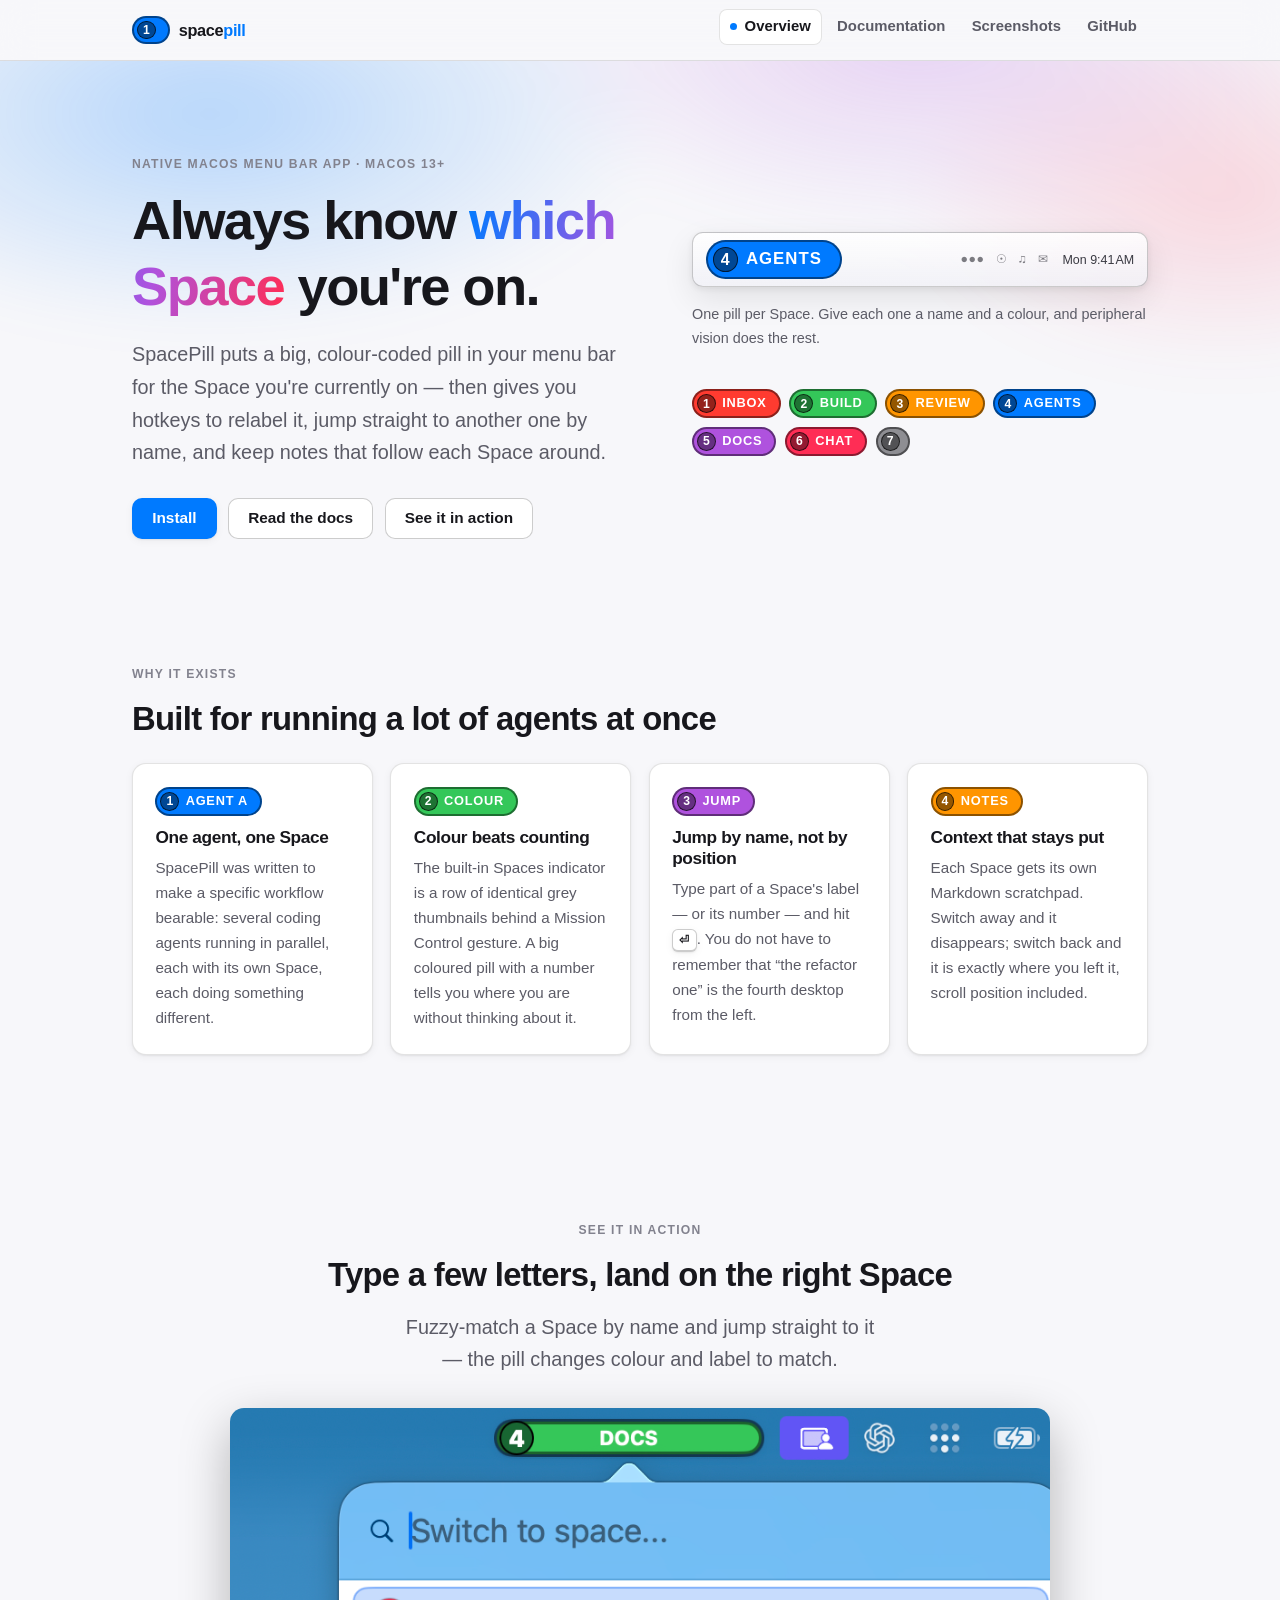
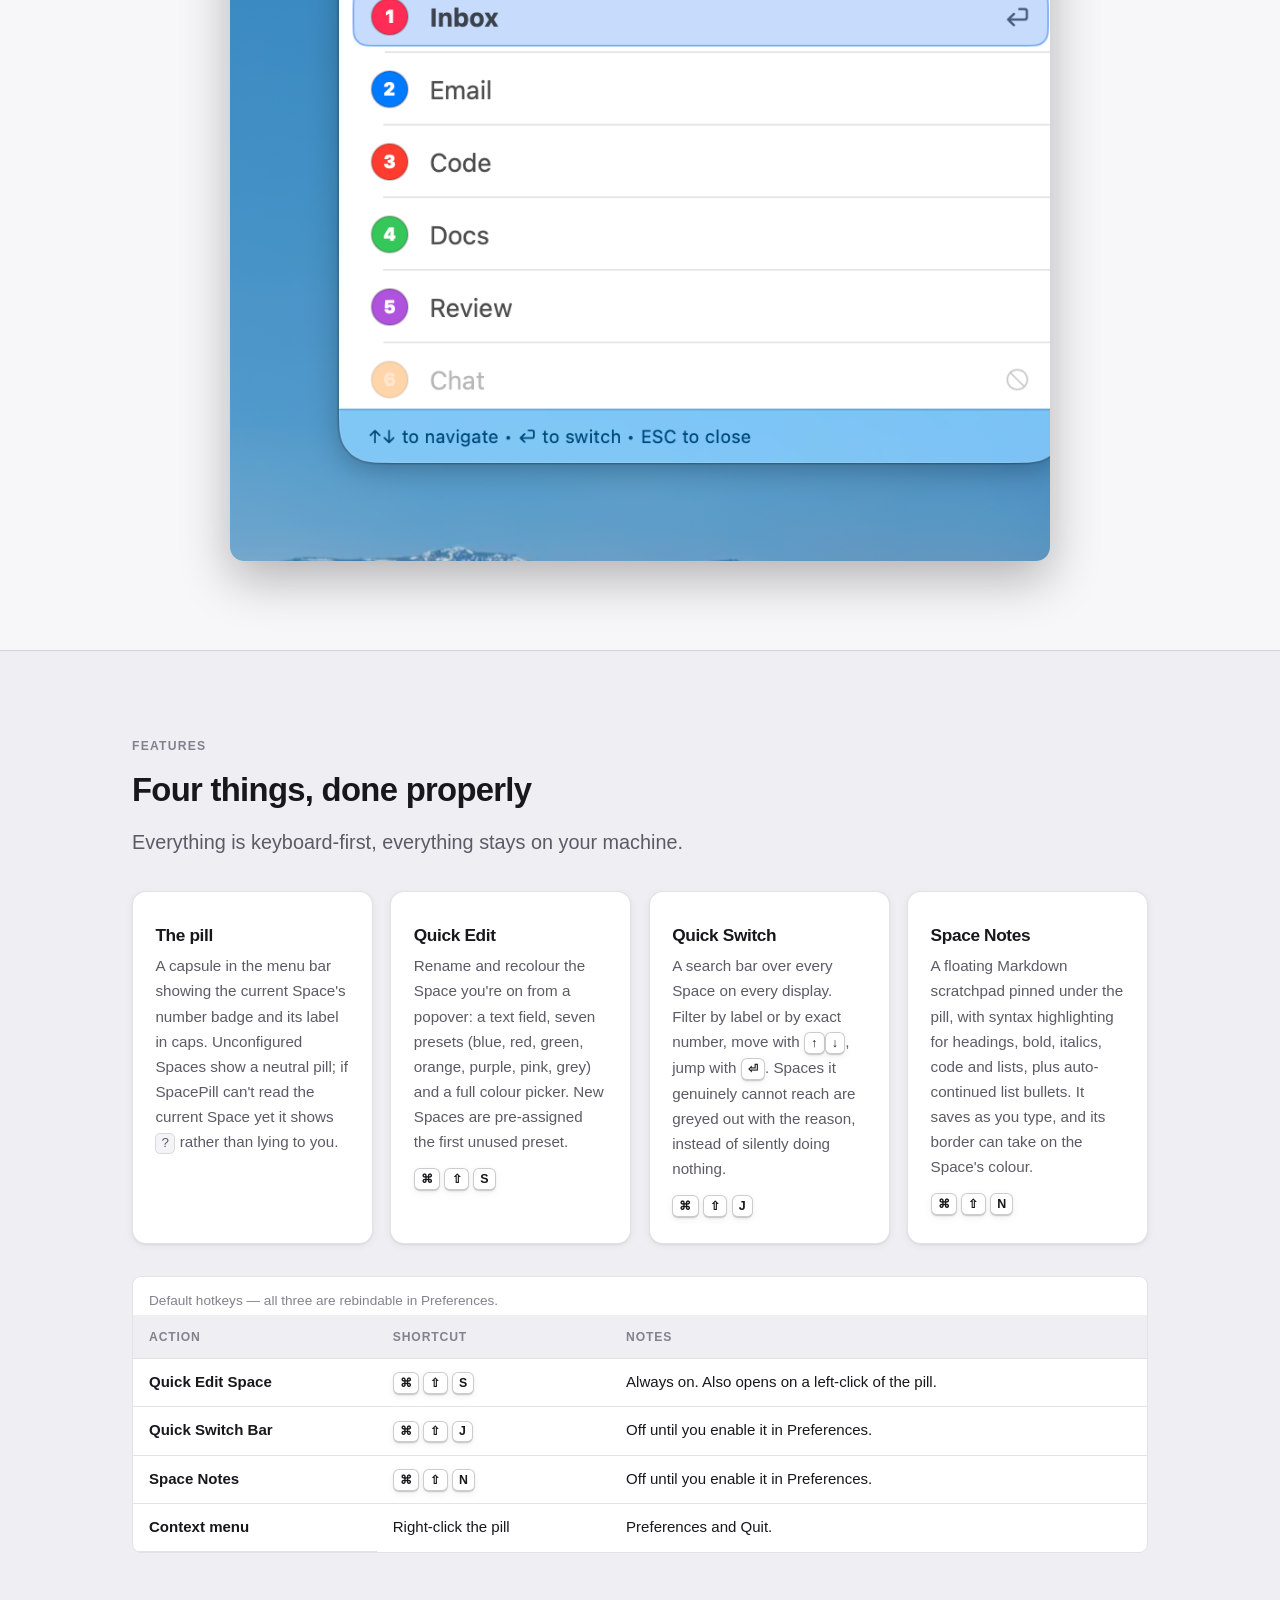
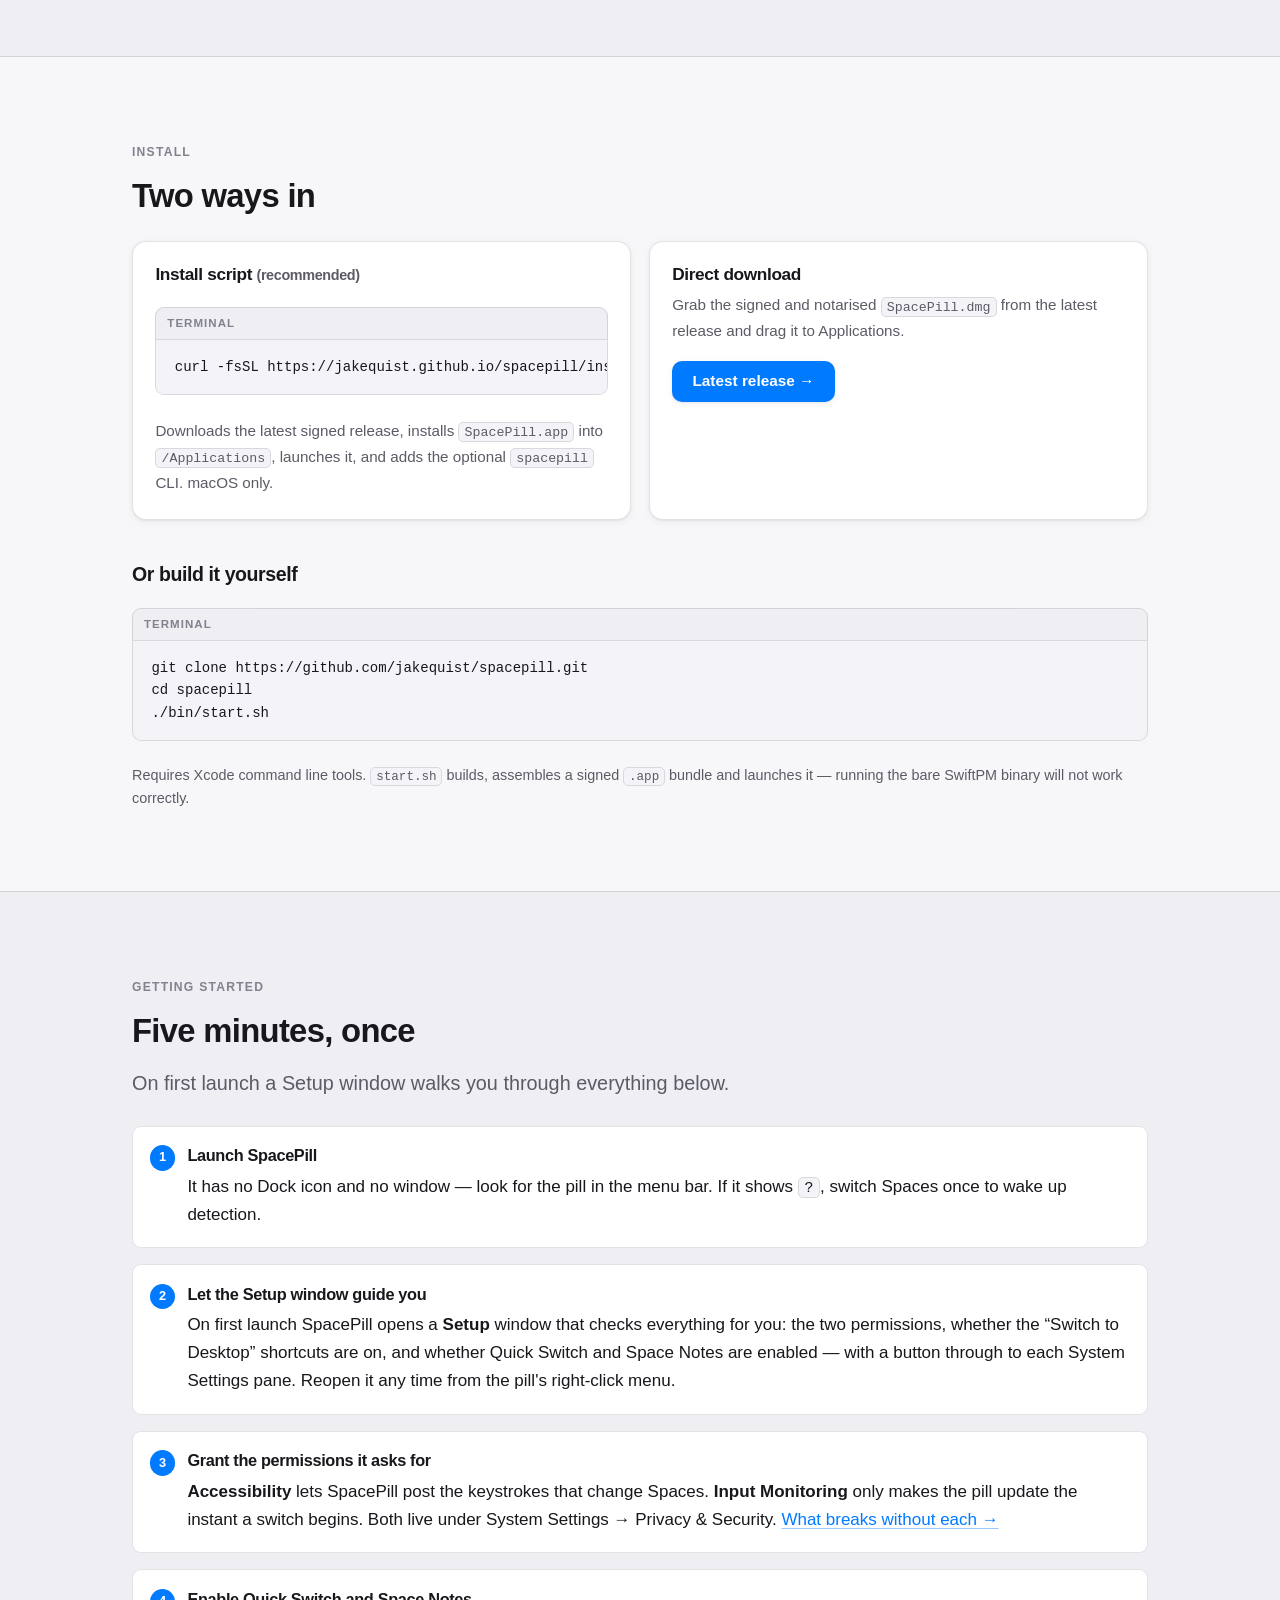
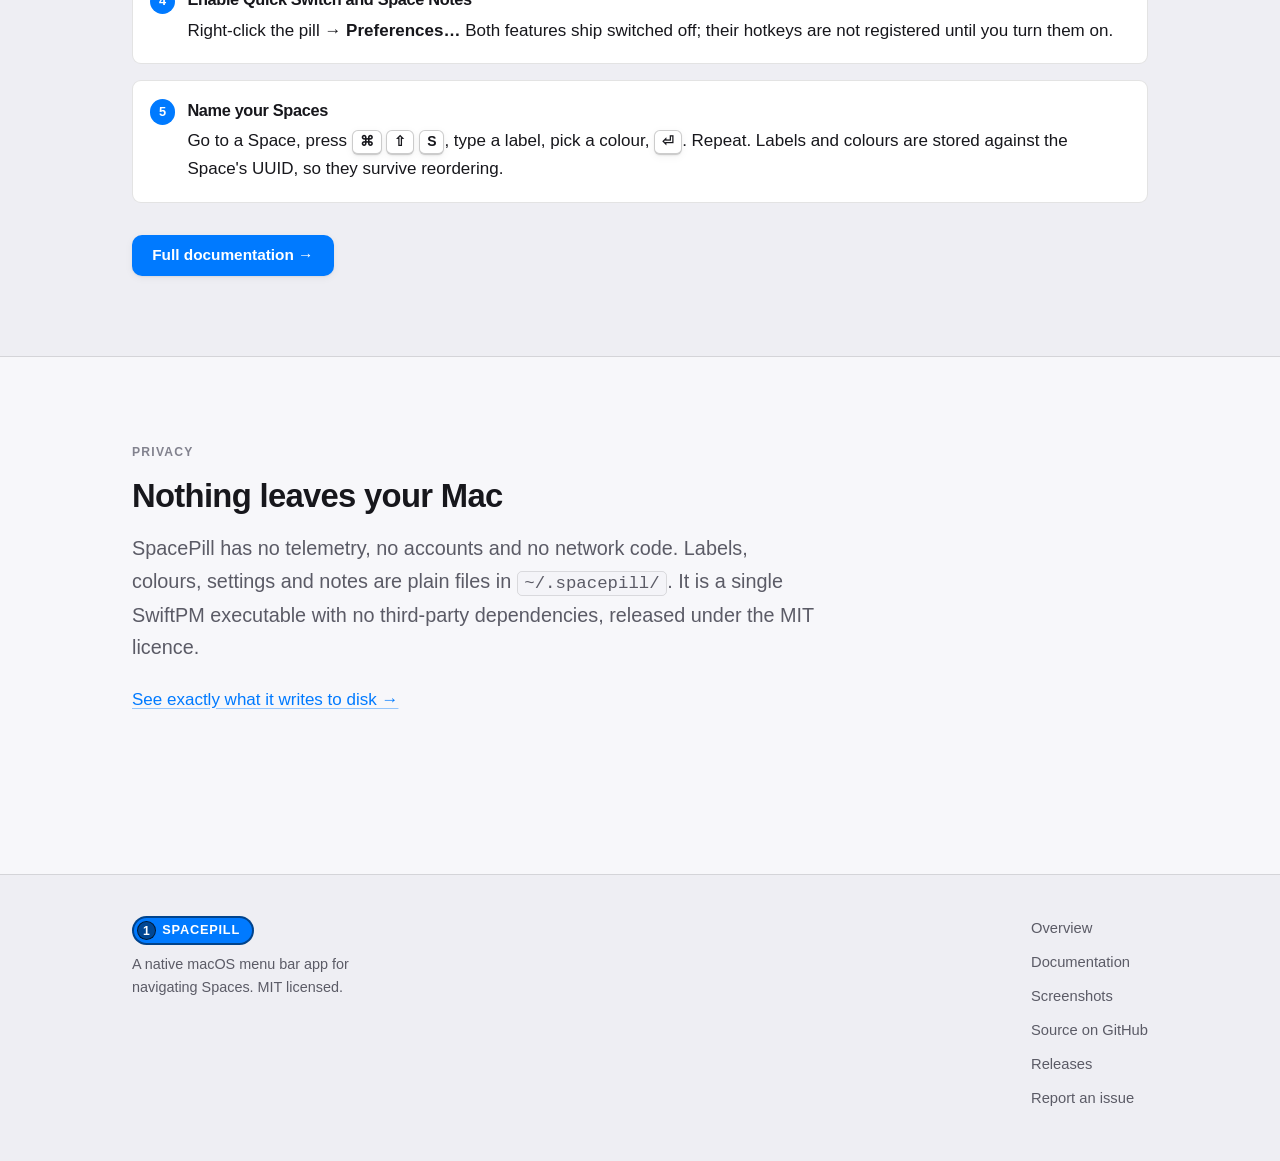
==== commit 1983c477: "Rewrite the README, add a demo video, drop Homebrew, soften setup warnings README rewritten from scr" ====
--- a/docs/index.html
+++ b/docs/index.html
@@ -80,30 +80,6 @@
     </div>
   </section>
 
-  <!-- ============ THE BIG SETUP WARNING ============ -->
-  <section class="wrap" style="padding-bottom: clamp(.5rem,2vw,1rem);">
-    <div class="callout callout--critical">
-      <h2 class="callout__title" style="font-size:1.25rem;">
-        <span class="tag">Required setup</span>
-        macOS ships the &ldquo;Switch to Desktop&rdquo; shortcuts turned <em>off</em>
-      </h2>
-      <p>
-        There is no API for changing Spaces on macOS. SpacePill's Quick Switch works by
-        replaying your own <strong>Switch to Desktop&nbsp;N</strong> keyboard shortcuts —
-        and on a stock Mac none of them are bound. Until you turn them on,
-        <strong>Quick Switch cannot move you anywhere at all.</strong>
-      </p>
-      <p style="margin-bottom:.6em;">Enable them once, here:</p>
-      <p>
-        <span class="path">System&nbsp;Settings &rarr; Keyboard &rarr; Keyboard&nbsp;Shortcuts &rarr; Mission&nbsp;Control &rarr; &ldquo;Switch to Desktop&nbsp;1&hellip;N&rdquo;</span>
-      </p>
-      <p style="margin-bottom:0;">
-        Tick a checkbox for every Desktop you want to be able to jump to.
-        <a href="./docs.html#required-setup">Full walkthrough, including why Spaces&nbsp;11+ can never be reached &rarr;</a>
-      </p>
-    </div>
-  </section>
-
   <!-- ============ WHY ============ -->
   <section class="section">
     <div class="wrap">
@@ -146,6 +122,26 @@
           </p>
         </div>
       </div>
+    </div>
+  </section>
+
+  <!-- ============ DEMO ============ -->
+  <section class="section">
+    <div class="wrap" style="text-align:center;">
+      <p class="eyebrow">See it in action</p>
+      <h2>Type a few letters, land on the right Space</h2>
+      <p class="lede" style="margin:0 auto 2rem; max-width:44ch;">
+        Fuzzy-match a Space by name and jump straight to it &mdash; the pill changes
+        colour and label to match.
+      </p>
+      <video src="./assets/demo.mp4" autoplay loop muted playsinline
+             poster="./assets/quick-switch.png"
+             style="width:100%; max-width:820px; border-radius:14px; box-shadow:0 18px 50px rgba(0,0,0,.28);"
+             aria-label="Jumping between colour-coded Spaces by fuzzy-typing their names.">
+        <img src="./assets/demo.gif" loading="lazy" decoding="async"
+             style="width:100%; max-width:820px; border-radius:14px;"
+             alt="Animation of jumping between colour-coded Spaces by fuzzy-typing their names.">
+      </video>
     </div>
   </section>
 
@@ -236,23 +232,26 @@
 
       <div class="cards" style="grid-template-columns: repeat(auto-fit, minmax(320px, 1fr)); margin-top:1.6rem;">
         <div class="card">
-          <h3 style="margin-top:0;">Homebrew</h3>
+          <h3 style="margin-top:0;">Install script <span class="small muted">(recommended)</span></h3>
           <div class="codeblock">
             <div class="codeblock__label">Terminal</div>
-<pre><code>brew tap jakequist/spacepill https://github.com/jakequist/spacepill
-brew install spacepill</code></pre>
+<pre><code>curl -fsSL https://jakequist.github.io/spacepill/install.sh | sh</code></pre>
           </div>
-          <p>Installs <code>SpacePill.app</code> into <code>/Applications</code>.</p>
+          <p>
+            Downloads the latest signed release, installs
+            <code>SpacePill.app</code> into <code>/Applications</code>, launches it, and
+            adds the optional <code>spacepill</code> CLI. macOS only.
+          </p>
         </div>
 
         <div class="card">
           <h3 style="margin-top:0;">Direct download</h3>
           <p>
-            Grab the signed and notarised <code>SpacePill.dmg</code> from the releases
-            page and drag it to Applications.
+            Grab the signed and notarised <code>SpacePill.dmg</code> from the latest
+            release and drag it to Applications.
           </p>
           <p style="margin-top:1.1rem;">
-            <a class="btn btn--primary" href="https://github.com/jakequist/spacepill/releases">Latest release &rarr;</a>
+            <a class="btn btn--primary" href="https://github.com/jakequist/spacepill/releases/latest">Latest release &rarr;</a>
           </p>
         </div>
       </div>
@@ -277,7 +276,7 @@
     <div class="wrap">
       <p class="eyebrow">Getting started</p>
       <h2>Five minutes, once</h2>
-      <p class="lede">Step&nbsp;3 is the one everybody misses. Don't skip it.</p>
+      <p class="lede">On first launch a Setup window walks you through everything below.</p>
 
       <ol class="steps">
         <li>
@@ -285,6 +284,16 @@
           <p>
             It has no Dock icon and no window — look for the pill in the menu bar. If it
             shows <code>?</code>, switch Spaces once to wake up detection.
+          </p>
+        </li>
+        <li>
+          <h3>Let the Setup window guide you</h3>
+          <p>
+            On first launch SpacePill opens a <strong>Setup</strong> window that checks
+            everything for you: the two permissions, whether the &ldquo;Switch to
+            Desktop&rdquo; shortcuts are on, and whether Quick Switch and Space Notes are
+            enabled — with a button through to each System Settings pane. Reopen it any
+            time from the pill's right-click menu.
           </p>
         </li>
         <li>
@@ -295,20 +304,6 @@
             instant a switch begins. Both live under System&nbsp;Settings &rarr;
             Privacy&nbsp;&amp;&nbsp;Security.
             <a href="./docs.html#permissions">What breaks without each &rarr;</a>
-          </p>
-        </li>
-        <li class="step--alert">
-          <h3>Turn on the &ldquo;Switch to Desktop&rdquo; shortcuts &mdash; they are off by default</h3>
-          <p>
-            Open <span class="path">System&nbsp;Settings &rarr; Keyboard &rarr; Keyboard&nbsp;Shortcuts &rarr; Mission&nbsp;Control</span>
-            and tick <strong>Switch to Desktop&nbsp;1</strong> through however many
-            Desktops you use. SpacePill drives these shortcuts; with none of them enabled
-            Quick Switch is inert, no matter what permissions you have granted.
-          </p>
-          <p style="margin-bottom:0;">
-            macOS only defines them for Desktops&nbsp;1&ndash;10, so Spaces&nbsp;11 and
-            beyond can never be jumped to.
-            <a href="./docs.html#required-setup">Details &rarr;</a>
           </p>
         </li>
         <li>
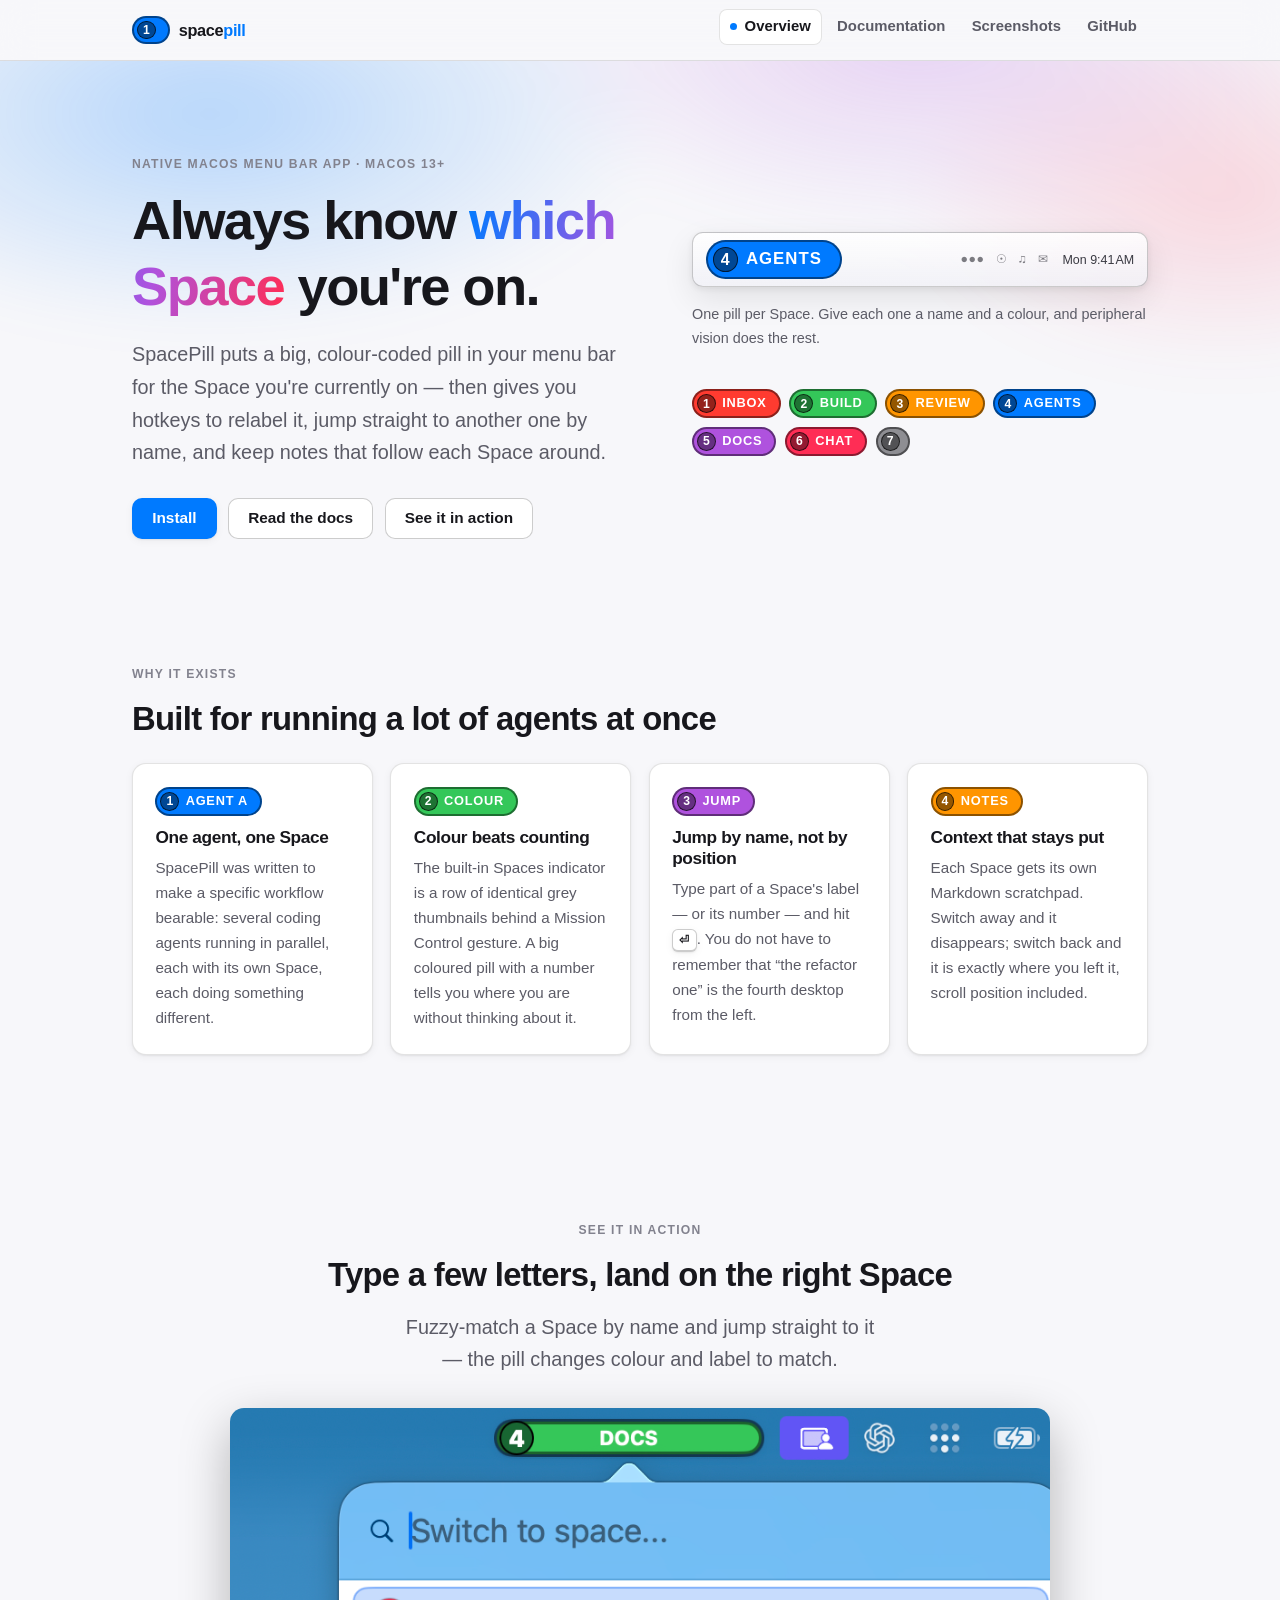
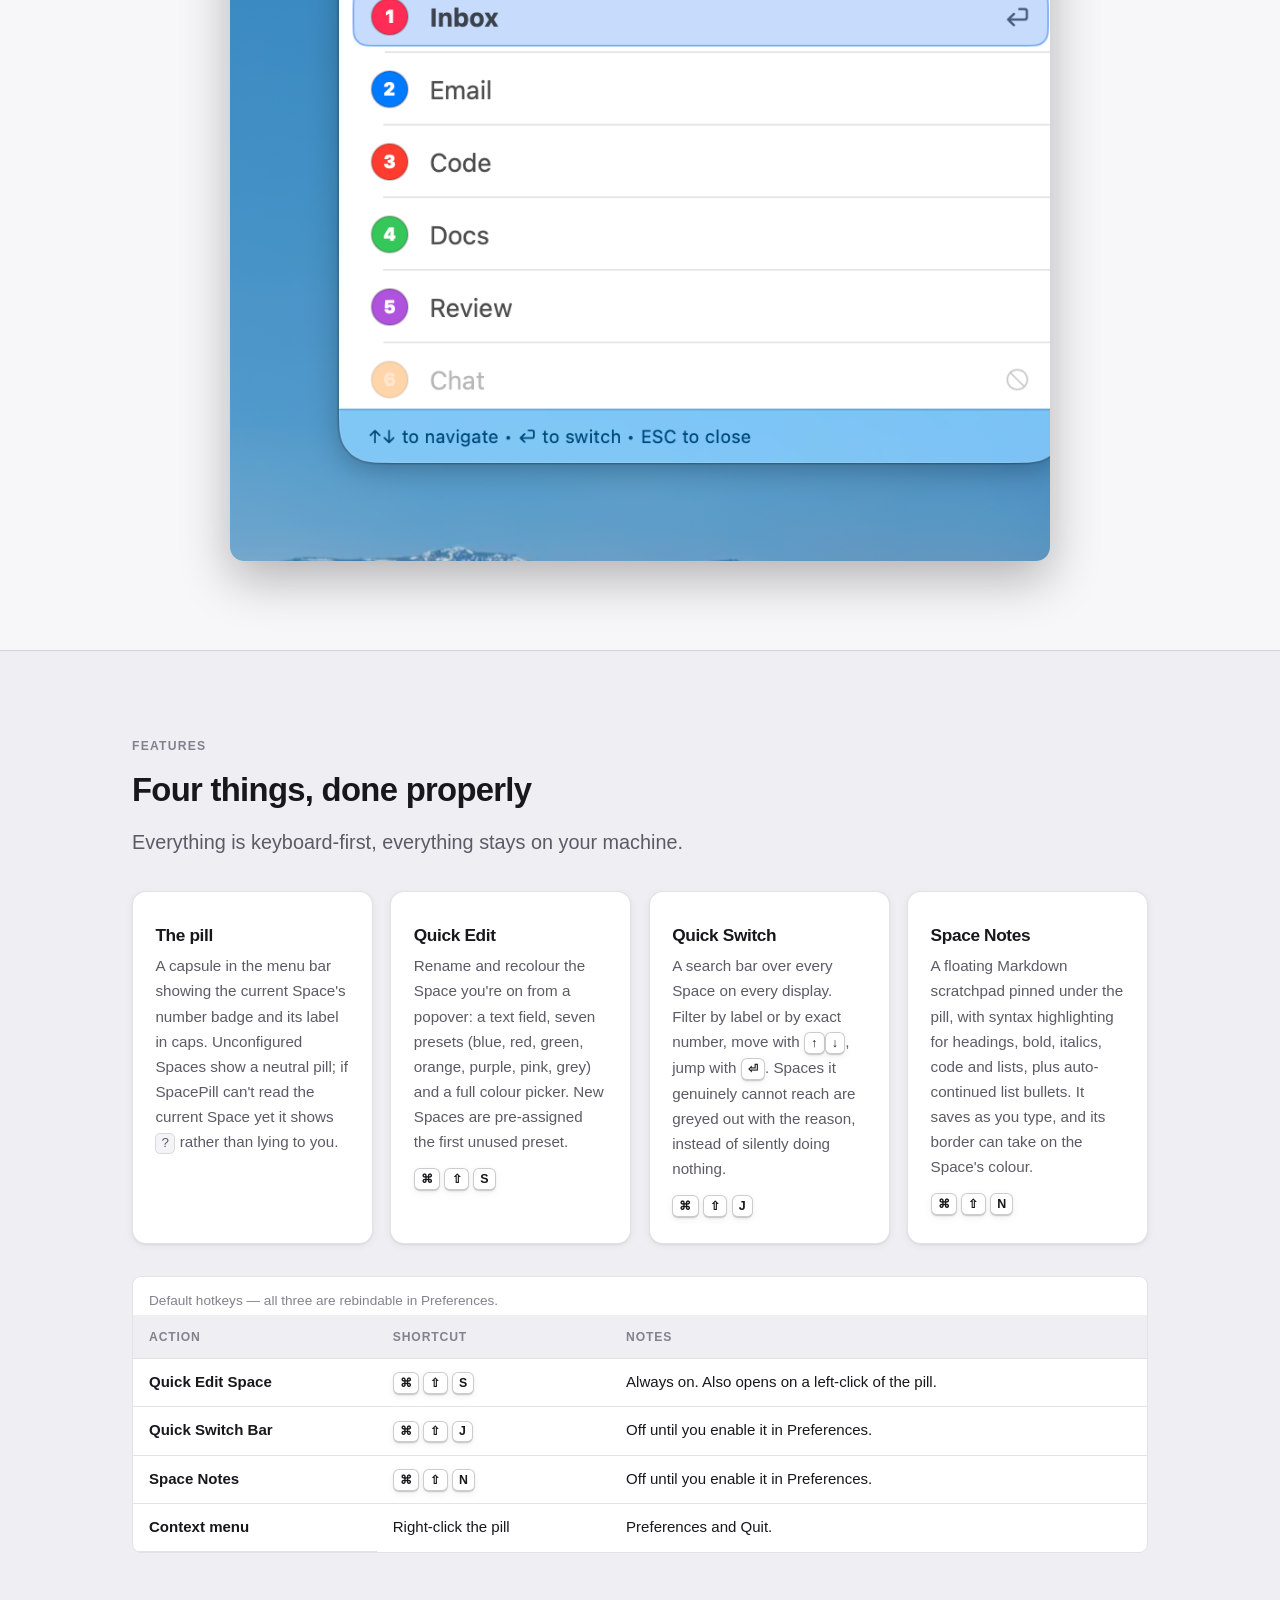
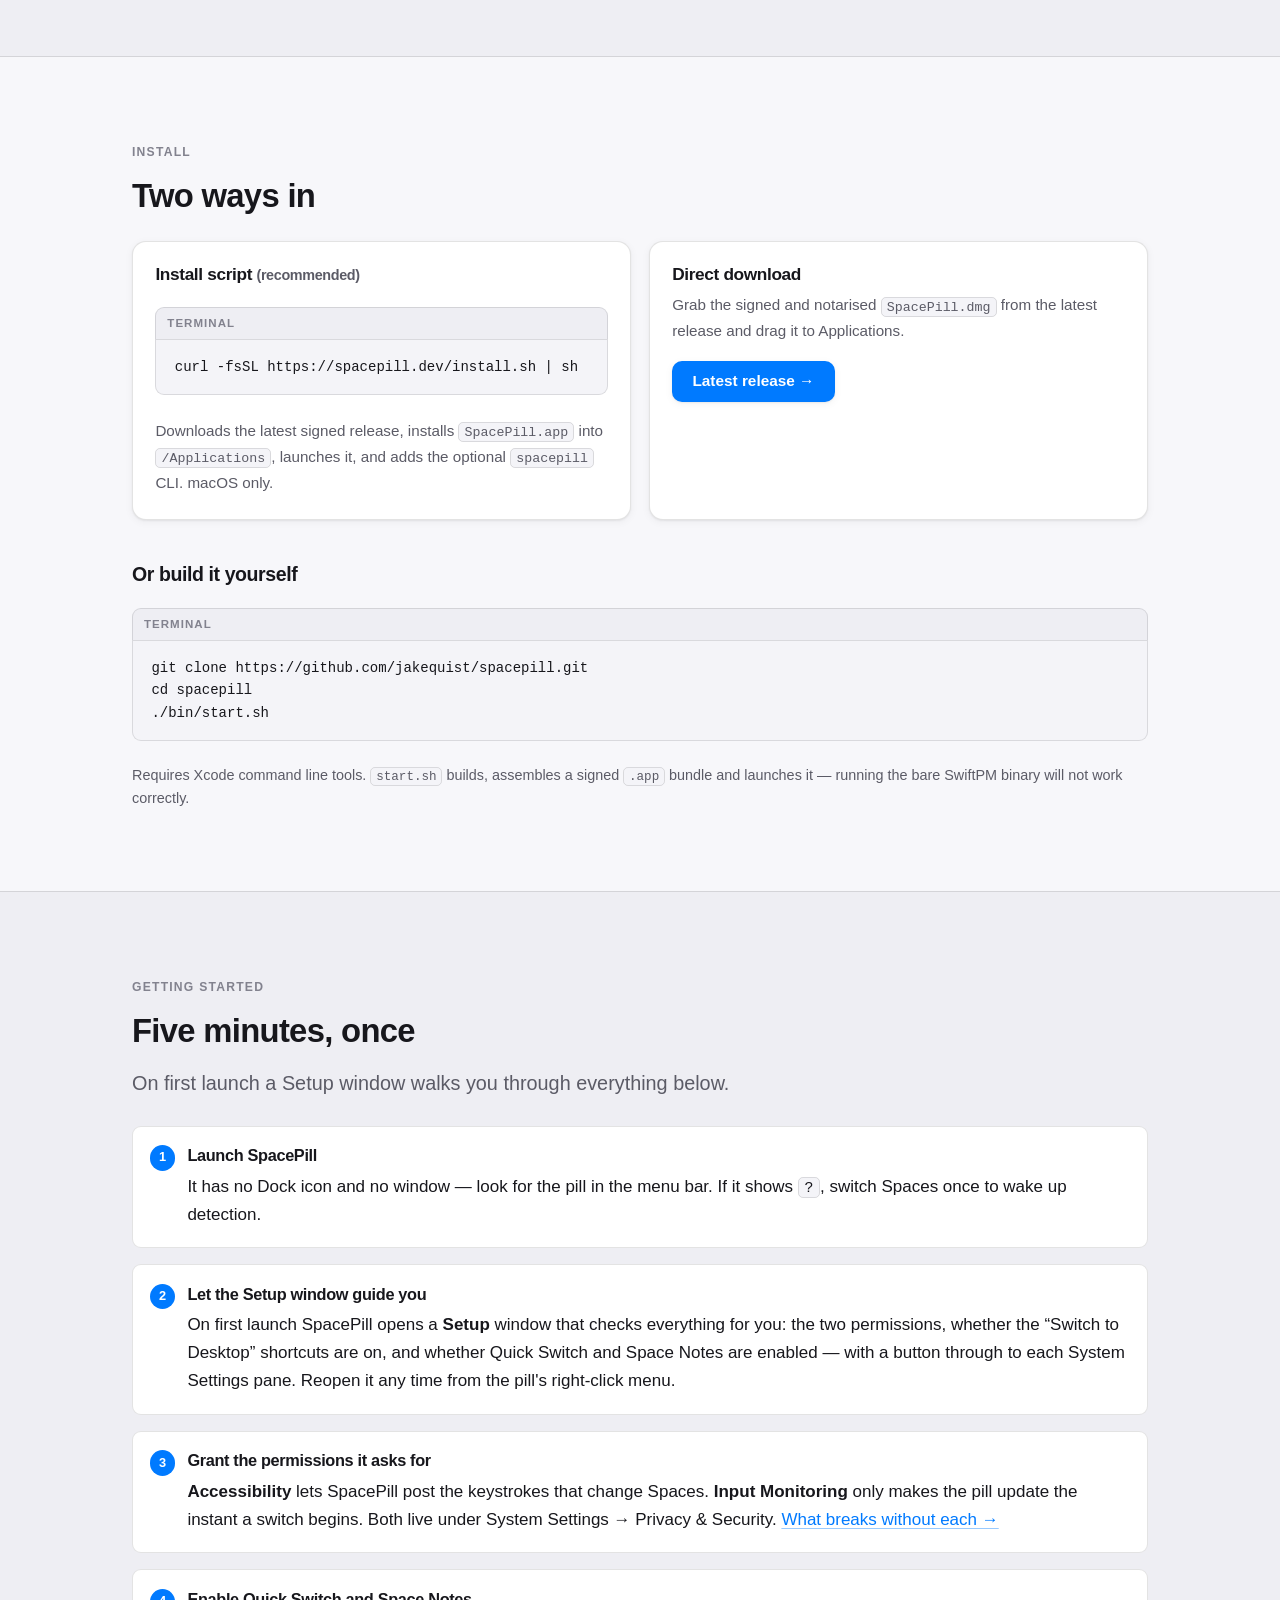
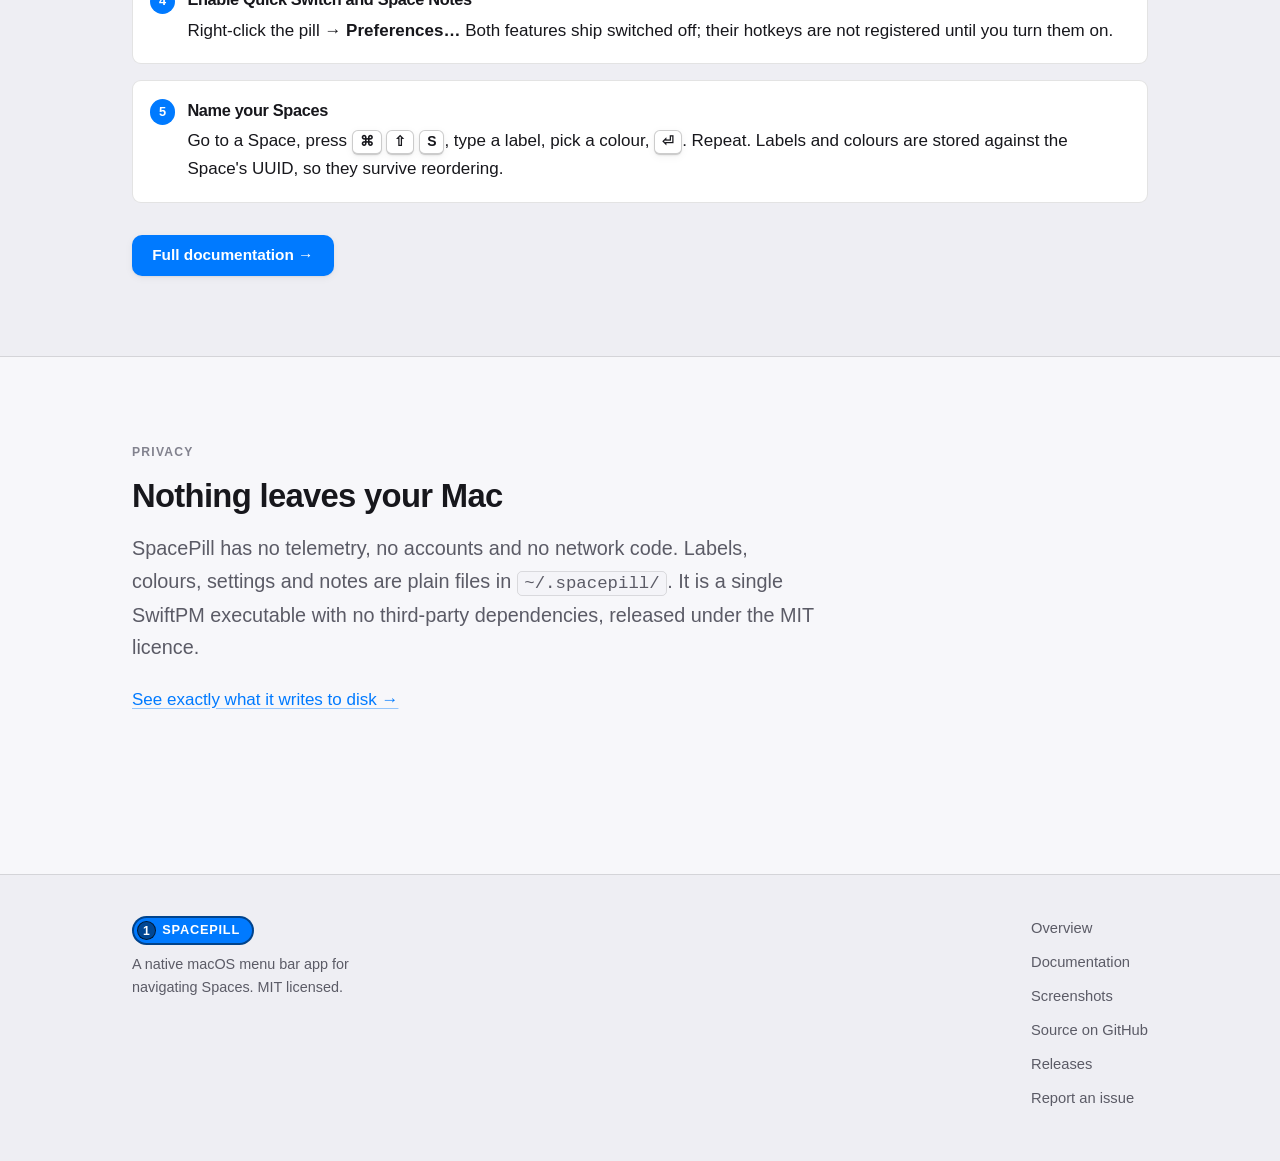
==== commit 8043ca83: "Add the spacepill.dev marketing site, deployed from /website A new marketing site designed from scra" ====
--- a/docs/index.html
+++ b/docs/index.html
@@ -235,7 +235,7 @@
           <h3 style="margin-top:0;">Install script <span class="small muted">(recommended)</span></h3>
           <div class="codeblock">
             <div class="codeblock__label">Terminal</div>
-<pre><code>curl -fsSL https://jakequist.github.io/spacepill/install.sh | sh</code></pre>
+<pre><code>curl -fsSL https://spacepill.dev/install.sh | sh</code></pre>
           </div>
           <p>
             Downloads the latest signed release, installs
